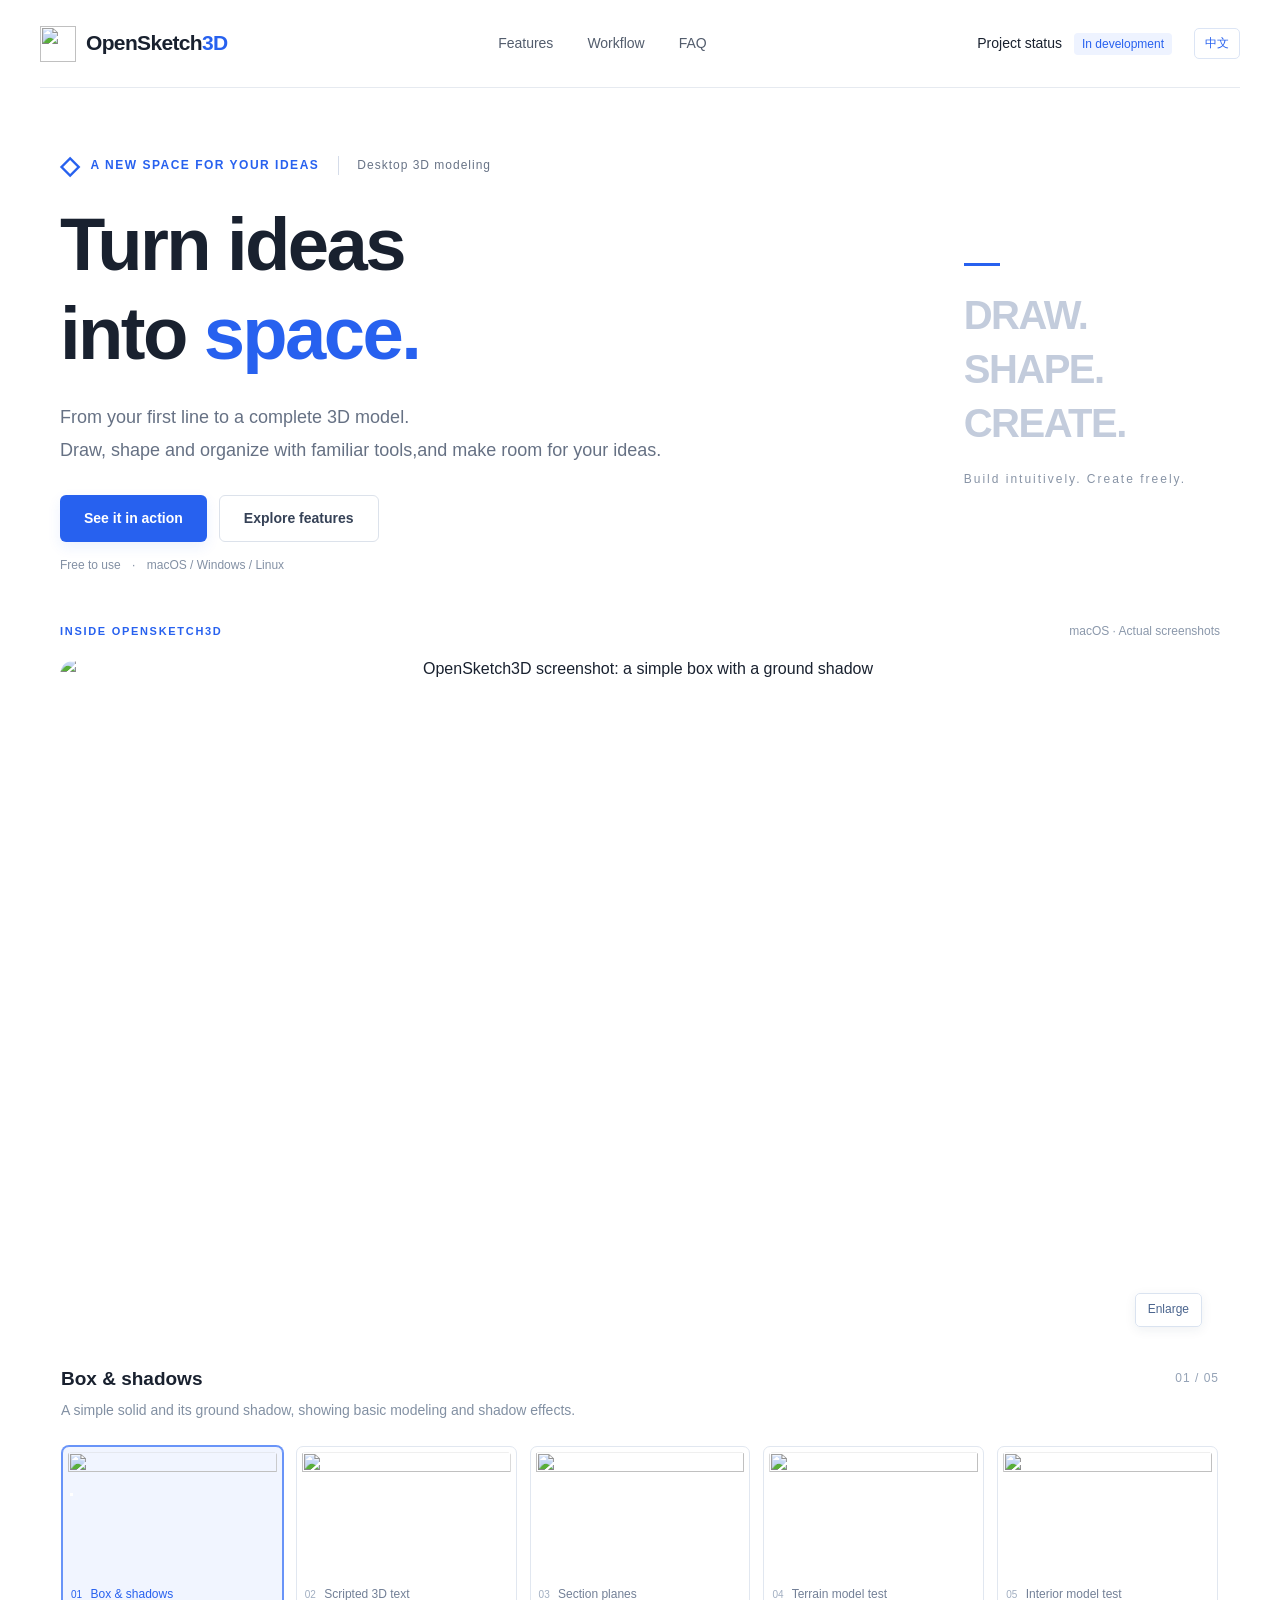
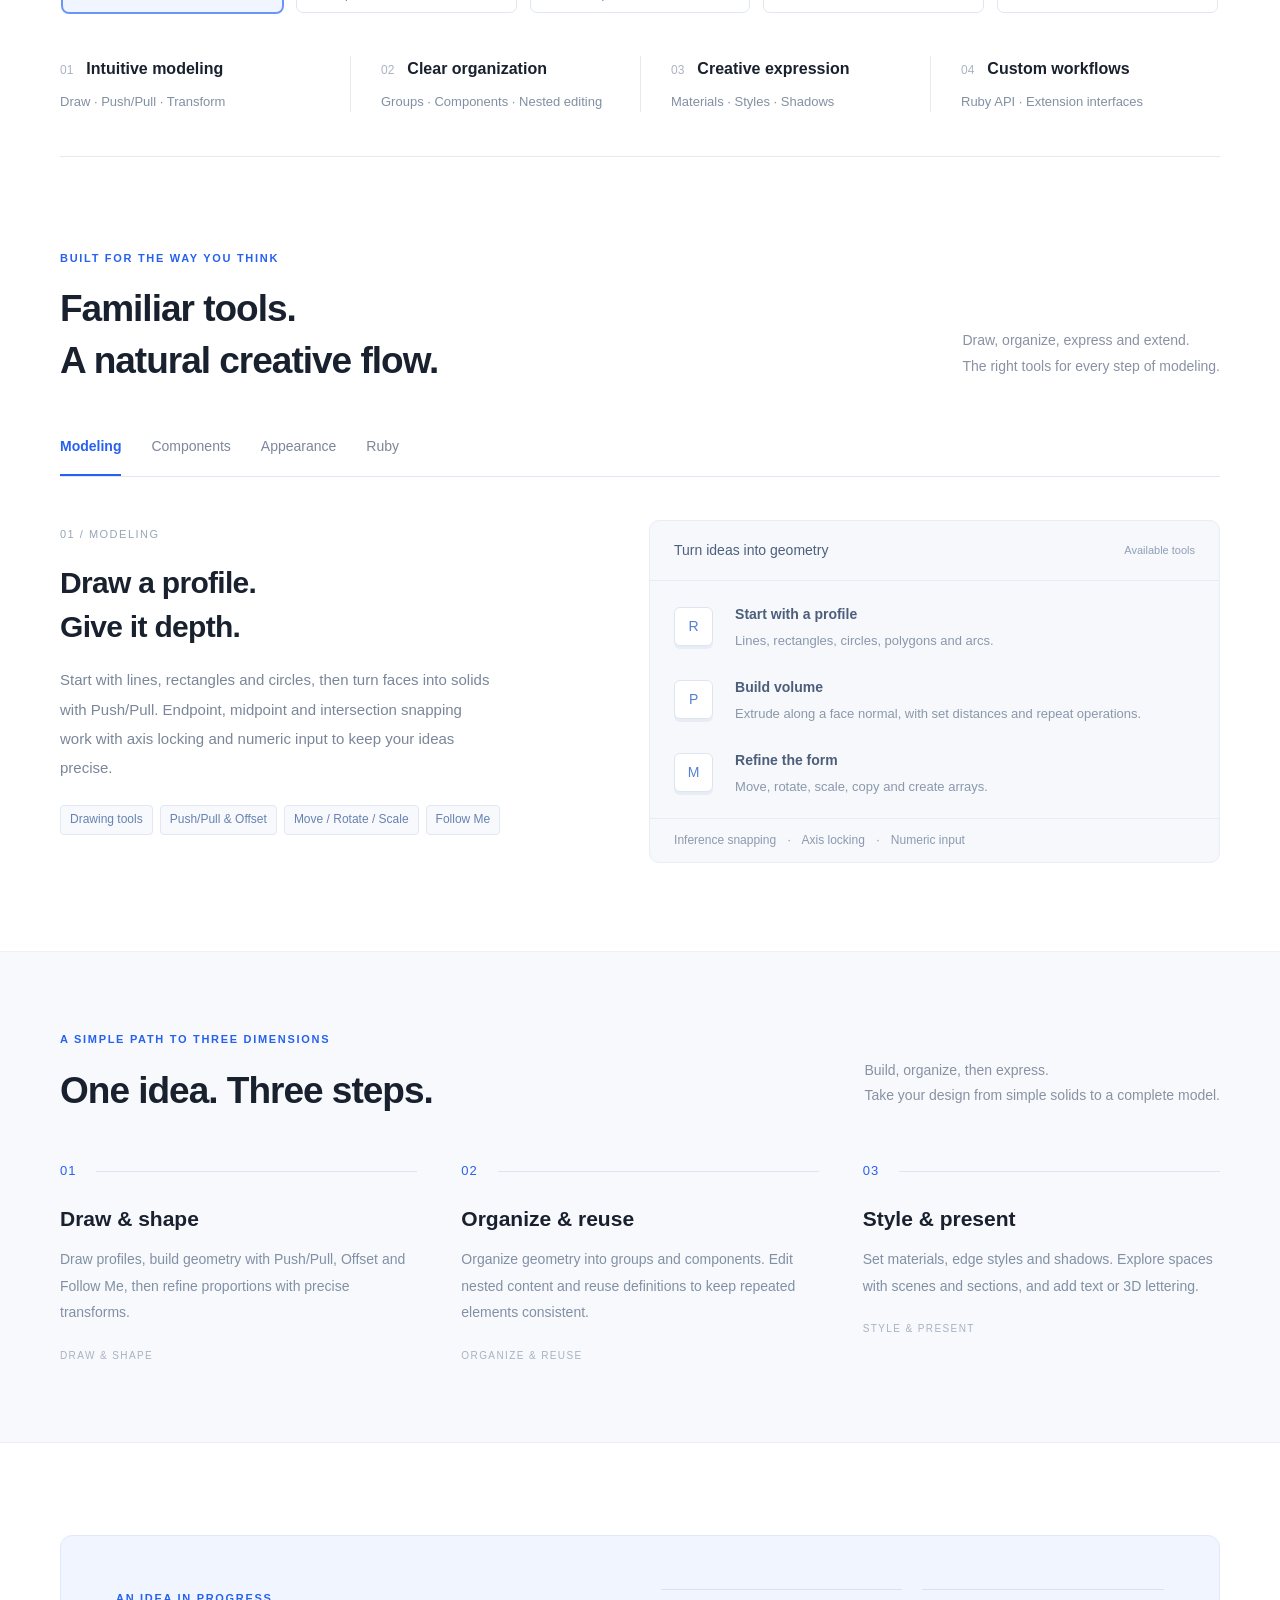
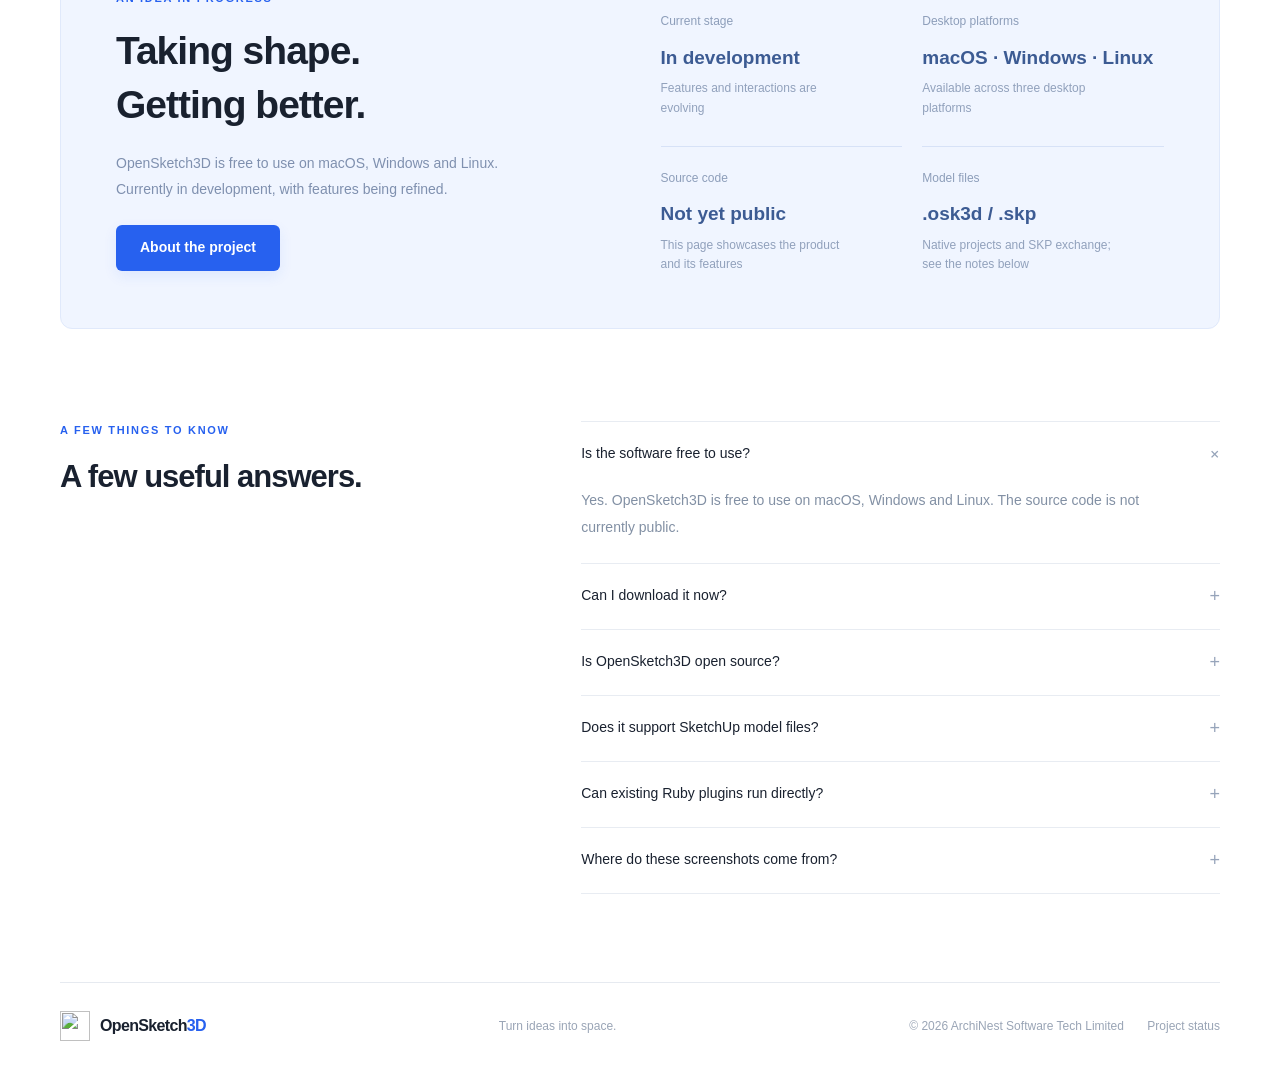
==== en.html @ 9eb77b2d "Add pages files" ====
<!doctype html>
<html lang="en">
<head>
  <meta charset="utf-8">
  <meta name="viewport" content="width=device-width,initial-scale=1">
  <meta name="description" content="OpenSketch3D is a free desktop 3D modeling tool for macOS, Windows and Linux. Explore drawing, Push/Pull, groups, components, materials, styles and Ruby extensions.">
  <meta name="theme-color" content="#2761ef">
  <title>OpenSketch3D — Turn ideas into space.</title>
  <link rel="alternate" hreflang="zh-CN" href="index.html">
  <link rel="icon" href="assets/logo.png">
  <link rel="stylesheet" href="styles.css">
  <script src="locale-en.js" defer></script>
  <script src="demo.js" defer></script>
</head>
<body>
  <header class="header">
    <a href="#" class="brand" aria-label="OpenSketch3D home"><img src="assets/logo.png" alt="" width="36" height="36"><span>OpenSketch<span class="brand-3d">3D</span></span></a>
    <nav aria-label="Main navigation"><a href="#features">Features</a><a href="#workflow">Workflow</a><a href="#questions">FAQ</a></nav>
    <div class="header-actions"><a class="header-link" href="#project">Project status <span class="version">In development</span></a><a class="language-switch" href="index.html" lang="zh-CN" hreflang="zh-CN" aria-label="切换为中文">中文</a></div>
  </header>
  <main>
    <section class="hero wrap">
      <div class="eyebrow"><span class="small-cube">◇</span> A NEW SPACE FOR YOUR IDEAS <span class="hero-tag">Desktop 3D modeling</span></div>
      <div class="hero-row"><div><h1>Turn ideas<br>into <span class="blue">space.</span></h1><p class="hero-copy">From your first line to a complete 3D model.<br>Draw, shape and organize with familiar tools,<br class="mobile-break">and make room for your ideas.</p><div class="hero-actions"><a class="button primary" href="#demo">See it in action</a><a class="button secondary" href="#features">Explore features</a></div><p class="hero-note">Free to use <span>·</span> macOS / Windows / Linux</p></div><div class="hero-aside"><span class="aside-rule"></span><p>DRAW.<br>SHAPE.<br>CREATE.</p><span>Build intuitively. Create freely.</span></div></div>
    </section>

    <section class="demo-section wrap" id="demo" aria-label="Application screenshots">
      <div class="gallery-heading"><span class="section-kicker">INSIDE OPENSKETCH3D</span><span class="real-capture">macOS · Actual screenshots</span></div>
      <figure class="screenshot-panel" id="screenshot-panel" role="tabpanel" aria-labelledby="shot-tab-0">
        <button class="screenshot-open" id="screenshot-open" aria-label="Enlarge: Box &amp; shadows" aria-haspopup="dialog"><span class="capture-frame"><img id="screenshot-main" class="capture-image" src="assets/box-shadows.png" alt="OpenSketch3D screenshot: a simple box with a ground shadow" width="3456" height="2052" fetchpriority="high"><span class="paint-recolor" aria-hidden="true"></span></span><span class="screenshot-zoom">Enlarge</span></button>
        <figcaption class="screenshot-caption"><div aria-live="polite"><h2 id="screenshot-title">Box &amp; shadows</h2><p id="screenshot-description">A simple solid and its ground shadow, showing basic modeling and shadow effects.</p></div><span id="screenshot-count">01 / 05</span></figcaption>
      </figure>
      <div class="screenshot-tabs" role="tablist" aria-label="Screenshot categories">
        <button class="screenshot-tab" id="shot-tab-0" role="tab" aria-selected="true" aria-controls="screenshot-panel" data-screenshot="0" tabindex="0"><span class="capture-frame"><img src="assets/box-shadows.png" class="capture-image" alt="" width="3456" height="2052" loading="lazy"><span class="paint-recolor" aria-hidden="true"></span></span><span><b>01</b> Box &amp; shadows</span></button>
        <button class="screenshot-tab" id="shot-tab-1" role="tab" aria-selected="false" aria-controls="screenshot-panel" data-screenshot="1" tabindex="-1"><span class="capture-frame"><img src="assets/ruby-3d-text.png" class="capture-image" alt="" width="3456" height="2052" loading="lazy"><span class="paint-recolor" aria-hidden="true"></span></span><span><b>02</b> Scripted 3D text</span></button>
        <button class="screenshot-tab" id="shot-tab-2" role="tab" aria-selected="false" aria-controls="screenshot-panel" data-screenshot="2" tabindex="-1"><span class="capture-frame"><img src="assets/section-planes.png" class="capture-image" alt="" width="3456" height="2052" loading="lazy"><span class="paint-recolor" aria-hidden="true"></span></span><span><b>03</b> Section planes</span></button>
        <button class="screenshot-tab" id="shot-tab-3" role="tab" aria-selected="false" aria-controls="screenshot-panel" data-screenshot="3" tabindex="-1"><span class="capture-frame"><img src="assets/large-terrain.png" class="capture-image" alt="" width="3456" height="2052" loading="lazy"><span class="paint-recolor" aria-hidden="true"></span></span><span><b>04</b> Terrain model test</span></button>
        <button class="screenshot-tab" id="shot-tab-4" role="tab" aria-selected="false" aria-controls="screenshot-panel" data-screenshot="4" tabindex="-1"><span class="capture-frame"><img src="assets/large-interior.png" class="capture-image" alt="" width="3456" height="2052" loading="lazy"><span class="paint-recolor" aria-hidden="true"></span></span><span><b>05</b> Interior model test</span></button>
      </div>
      <dialog class="screenshot-dialog" id="screenshot-dialog" aria-labelledby="lightbox-title">
        <div class="lightbox-header"><h2 id="lightbox-title">Box &amp; shadows</h2><div><a id="screenshot-original" href="assets/box-shadows.png" target="_blank" rel="noopener">Open original</a><button id="lightbox-close" autofocus>Close</button></div></div>
        <div class="lightbox-stage"><span class="capture-frame"><img id="lightbox-image" class="capture-image" src="assets/box-shadows.png" alt="OpenSketch3D screenshot: a simple box with a ground shadow" width="3456" height="2052"><span class="paint-recolor" aria-hidden="true"></span></span></div>
        <div class="lightbox-footer"><button id="screenshot-previous">Previous</button><span id="lightbox-count" aria-live="polite">01 / 05</span><button id="screenshot-next">Next</button></div>
      </dialog>
    </section>

    <section class="capability-strip wrap" aria-label="Core capabilities"><div><span>01</span><strong>Intuitive modeling</strong><p>Draw · Push/Pull · Transform</p></div><div><span>02</span><strong>Clear organization</strong><p>Groups · Components · Nested editing</p></div><div><span>03</span><strong>Creative expression</strong><p>Materials · Styles · Shadows</p></div><div><span>04</span><strong>Custom workflows</strong><p>Ruby API · Extension interfaces</p></div></section>

    <section class="features wrap section" id="features"><div class="section-heading"><div><p class="section-kicker">BUILT FOR THE WAY YOU THINK</p><h2>Familiar tools.<br>A natural creative flow.</h2></div><p>Draw, organize, express and extend.<br>The right tools for every step of modeling.</p></div>
      <div class="feature-tabs" role="tablist" aria-label="Feature categories"><button id="tab-modeling" role="tab" aria-selected="true" aria-controls="feature-panel" data-feature="modeling">Modeling</button><button id="tab-organize" role="tab" aria-selected="false" aria-controls="feature-panel" data-feature="organize" tabindex="-1">Components</button><button id="tab-appearance" role="tab" aria-selected="false" aria-controls="feature-panel" data-feature="appearance" tabindex="-1">Appearance</button><button id="tab-extend" role="tab" aria-selected="false" aria-controls="feature-panel" data-feature="extend" tabindex="-1">Ruby</button></div>
      <div class="feature-panel" id="feature-panel" role="tabpanel" aria-labelledby="tab-modeling" tabindex="0"><div class="feature-copy"><span class="feature-number" id="feature-number">01 / MODELING</span><h3 id="feature-title">Draw a profile.<br>Give it depth.</h3><p id="feature-description">Start with lines, rectangles and circles, then turn faces into solids with Push/Pull. Endpoint, midpoint and intersection snapping work with axis locking and numeric input to keep your ideas precise.</p><div class="feature-tags" id="feature-tags"><span>Drawing tools</span><span>Push/Pull &amp; Offset</span><span>Move / Rotate / Scale</span><span>Follow Me</span></div></div><div class="feature-detail" id="feature-detail"><div class="detail-head"><span>Turn ideas into geometry</span><span class="detail-badge">Available tools</span></div><div class="detail-row"><b>R</b><div><strong>Start with a profile</strong><p>Lines, rectangles, circles, polygons and arcs.</p></div></div><div class="detail-row"><b>P</b><div><strong>Build volume</strong><p>Extrude along a face normal, with set distances and repeat operations.</p></div></div><div class="detail-row"><b>M</b><div><strong>Refine the form</strong><p>Move, rotate, scale, copy and create arrays.</p></div></div><div class="detail-footer">Inference snapping <span>·</span> Axis locking <span>·</span> Numeric input</div></div></div>
    </section>

    <section class="workflow-section" id="workflow"><div class="wrap section"><div class="section-heading"><div><p class="section-kicker">A SIMPLE PATH TO THREE DIMENSIONS</p><h2>One idea. Three steps.</h2></div><p>Build, organize, then express.<br>Take your design from simple solids to a complete model.</p></div><div class="steps"><article><span class="step-no">01 <i></i></span><h3>Draw & shape</h3><p>Draw profiles, build geometry with Push/Pull, Offset and Follow Me, then refine proportions with precise transforms.</p><span class="step-foot">DRAW & SHAPE</span></article><article><span class="step-no">02 <i></i></span><h3>Organize & reuse</h3><p>Organize geometry into groups and components. Edit nested content and reuse definitions to keep repeated elements consistent.</p><span class="step-foot">ORGANIZE & REUSE</span></article><article><span class="step-no">03 <i></i></span><h3>Style & present</h3><p>Set materials, edge styles and shadows. Explore spaces with scenes and sections, and add text or 3D lettering.</p><span class="step-foot">STYLE & PRESENT</span></article></div></div></section>

    <section class="project-section wrap section" id="project"><div class="project-card"><div><p class="section-kicker">AN IDEA IN PROGRESS</p><h2>Taking shape.<br>Getting better.</h2><p>OpenSketch3D is free to use on macOS, Windows and Linux.<br>Currently in development, with features being refined.</p><a class="button primary" href="#questions">About the project</a></div><div class="project-facts"><div><span>Current stage</span><strong>In development</strong><p>Features and interactions are evolving</p></div><div><span>Desktop platforms</span><strong>macOS · Windows · Linux</strong><p>Available across three desktop platforms</p></div><div><span>Source code</span><strong>Not yet public</strong><p>This page showcases the product and its features</p></div><div><span>Model files</span><strong>.osk3d / .skp</strong><p>Native projects and SKP exchange; see the notes below</p></div></div></div></section>

    <section class="faq wrap section" id="questions"><div class="faq-title"><p class="section-kicker">A FEW THINGS TO KNOW</p><h2>A few useful answers.</h2></div><div class="faq-list"><details open><summary>Is the software free to use?<span>+</span></summary><p>Yes. OpenSketch3D is free to use on macOS, Windows and Linux. The source code is not currently public.</p></details><details><summary>Can I download it now?<span>+</span></summary><p>The project is in development. A public download channel and release date have not yet been announced. This page showcases current features and does not provide an installer.</p></details><details><summary>Is OpenSketch3D open source?<span>+</span></summary><p>The source code is not currently public. The word Open in the name does not imply an existing open-source license or public source repository. Any plans to open the source will be announced separately.</p></details><details><summary>Does it support SketchUp model files?<span>+</span></summary><p>OpenSKP enables .skp import and export; the native project format is .osk3d. SKP exchange does not cover every feature: models containing section entities must be saved as .osk3d, and model and scene shadow settings do not fully round-trip through SKP.</p></details><details><summary>Can existing Ruby plugins run directly?<span>+</span></summary><p>The project is implementing a Ruby API with names matching SketchUp, including extension loading, a Ruby console, toolbars and HTML extension interfaces. API coverage and behavior are incomplete, so plugins need individual testing. Full compatibility is not guaranteed.</p></details><details><summary>Where do these screenshots come from?<span>+</span></summary><p>These five screenshots were captured from OpenSketch3D on macOS. They show a box and shadows, scripted 3D text, section planes, and operation tests with large terrain and interior models. The model tests reflect specific scenes and do not represent performance for every model.</p></details></div></section>
  </main>
  <footer class="footer wrap"><a href="#" class="brand"><img src="assets/logo.png" alt="" width="30" height="30"><span>OpenSketch<span class="brand-3d">3D</span></span></a><span>Turn ideas into space.</span><span>© <span id="year">2026</span> ArchiNest Software Tech Limited <a href="#project">Project status</a></span></footer>
</body>
</html>
---- styles.css ----
:root{--ink:#19212f;--muted:#687386;--blue:#2761ef;--line:#e6eaf0;--soft:#f5f7fb;--font:-apple-system,BlinkMacSystemFont,"Segoe UI","PingFang SC","Hiragino Sans GB","Microsoft YaHei",sans-serif}*{box-sizing:border-box}html{scroll-behavior:smooth;scroll-padding-top:90px}body{margin:0;background:#fff;color:var(--ink);font-family:var(--font);font-size:16px;line-height:1.65}button,input{font:inherit}button,a,input{touch-action:manipulation}a{text-decoration:none;color:inherit}button{cursor:pointer}button:focus-visible,a:focus-visible,input:focus-visible,summary:focus-visible{outline:3px solid #6391ff;outline-offset:5px}button{color:inherit}img{display:block}svg{width:24px;height:24px;fill:none;stroke:currentColor;stroke-width:1.5;stroke-linecap:round;stroke-linejoin:round}.wrap{width:min(1160px,calc(100% - 96px));margin-inline:auto}.header{height:88px;display:flex;align-items:center;justify-content:space-between;width:min(1320px,calc(100% - 80px));margin:auto;border-bottom:1px solid var(--line);gap:24px}.brand{display:flex;align-items:center;gap:10px;font-size:21px;font-weight:700;letter-spacing:-.65px;white-space:nowrap}.brand-3d{color:var(--blue)}nav{display:flex;gap:34px;font-size:14px;color:#535d6d}nav a:hover,.header-link:hover{color:var(--blue)}.header-link{font-size:14px}.version{font-size:12px;padding:4px 8px;border-radius:4px;margin-left:8px;color:var(--blue);background:#eef3ff}.hero{padding-top:65px;padding-bottom:46px}.eyebrow{display:flex;align-items:center;gap:10px;color:var(--blue);font-size:12px;letter-spacing:1.5px;font-weight:600}.small-cube{font-size:25px;line-height:1}.hero-tag{margin-left:9px;padding-left:18px;border-left:1px solid #d5dce9;color:var(--muted);font-weight:400;letter-spacing:1px}.hero-row{display:flex;justify-content:space-between;align-items:center;gap:30px}h1{font-size:clamp(48px,5.8vw,78px);line-height:1.2;letter-spacing:-2.6px;font-weight:650;margin:22px 0 23px}.blue{color:var(--blue)}.hero-copy{color:#667184;font-size:18px;line-height:1.85;margin:0}.mobile-break{display:none}.hero-actions{display:flex;gap:12px;margin:27px 0 14px}.button{display:inline-flex;align-items:center;justify-content:center;border-radius:6px;padding:11px 24px;font-size:14px;font-weight:550;min-height:46px;transition:background .2s,transform .2s}.button:hover{transform:translateY(-2px)}.primary{background:var(--blue);color:#fff;box-shadow:0 5px 14px #2761ef16}.primary:hover{background:#174acf}.secondary{border:1px solid #dce2eb;background:white;color:#354156}.secondary:hover{background:#f4f7fc}.hero-note{font-size:12px;color:#8390a4;margin:0}.hero-note span{padding:0 8px}.hero-aside{padding-right:34px}.aside-rule{display:block;width:36px;height:3px;background:var(--blue);margin-bottom:22px}.hero-aside p{font-size:40px;line-height:1.35;font-weight:650;letter-spacing:-1.5px;margin:0 0 15px;color:#c3ccdc}.hero-aside>span:last-child{font-size:12px;color:#8894a6;letter-spacing:2px}.capability-strip{display:grid;grid-template-columns:repeat(4,1fr);padding-block:40px 44px;border-bottom:1px solid var(--line)}.capability-strip>div{padding-left:30px;border-left:1px solid var(--line)}.capability-strip>div:first-child{padding-left:0;border:0}.capability-strip span{display:inline-block;color:#a9b3c3;font-size:12px;margin-right:13px;font-variant-numeric:tabular-nums}.capability-strip strong{font-size:16px;font-weight:550}.capability-strip p{margin:8px 0 0;font-size:13px;color:#8290a3}.section{padding-top:92px;padding-bottom:88px}.section-heading{display:flex;justify-content:space-between;align-items:flex-end;gap:35px;margin-bottom:32px}.section-kicker{font-size:11px;letter-spacing:1.7px;color:var(--blue);font-weight:600;margin:0 0 16px}h2{font-size:37px;line-height:1.4;letter-spacing:-1px;font-weight:600;margin:0}.section-heading>p{color:#8892a3;font-size:14px;line-height:1.85;margin:0 0 7px}.feature-tabs{display:flex;gap:30px;border-bottom:1px solid #e3e8f0}.feature-tabs button{border:0;border-bottom:2px solid transparent;background:none;padding:16px 0;color:#7c8798;font-size:14px;white-space:nowrap}.feature-tabs button[aria-selected=true]{color:var(--blue);border-bottom-color:var(--blue);font-weight:550}.feature-panel{display:grid;grid-template-columns:1fr 1.1fr;gap:70px;padding-top:43px}.feature-number{color:#98a4b7;font-size:11px;letter-spacing:1.5px}h3{font-size:30px;font-weight:550;line-height:1.45;letter-spacing:-.7px;margin:15px 0 17px}.feature-copy>p{color:#7a8699;font-size:15px;line-height:1.95;margin:0;max-width:430px}.feature-tags{display:flex;flex-wrap:wrap;gap:7px;margin-top:23px}.feature-tags span{color:#6682b0;border:1px solid #e1e8f3;background:#f7f9fd;border-radius:4px;padding:4px 9px;font-size:12px}.feature-detail{background:#f6f8fc;border:1px solid #e9edf5;border-radius:10px;overflow:hidden}.detail-head{display:flex;justify-content:space-between;align-items:center;padding:18px 24px;border-bottom:1px solid #e8edf5;font-size:14px;color:#4d607d}.detail-badge{font-size:11px;color:#8fa0b7}.detail-row{display:flex;align-items:center;gap:22px;padding:20px 24px}.detail-row+.detail-row{padding-top:2px}.detail-row>b{font-size:14px;font-weight:500;width:39px;height:39px;flex-shrink:0;background:#fff;border:1px solid #dee5f1;border-radius:6px;box-shadow:0 3px 0 #e8edf5;display:grid;place-items:center;color:#5580ce}.detail-row strong{font-size:14px;font-weight:550;color:#4c5e7a}.detail-row p{font-size:13px;color:#8b98ab;margin:3px 0 0}.detail-footer{border-top:1px solid #e8edf5;padding:12px 24px;color:#8c9aaf;font-size:12px}.detail-footer span{margin:0 8px}.workflow-section{background:#f7f9fc;border-block:1px solid #edf0f5}.workflow-section .section{padding-block:78px}.steps{display:grid;grid-template-columns:repeat(3,1fr);gap:44px;margin-top:44px}.step-no{font-size:13px;color:var(--blue);display:flex;align-items:center;gap:20px;letter-spacing:1px}.step-no i{height:1px;flex:1;background:#dfe5f0}.steps h3{font-size:21px;letter-spacing:0;margin:22px 0 12px}.steps p{color:#8290a5;font-size:14px;line-height:1.9;margin:0}.step-foot{display:block;margin-top:22px;color:#a7b2c2;font-size:10px;letter-spacing:1.4px}.project-section{padding-bottom:0}.project-card{background:#f0f5ff;border:1px solid #e0e9fb;border-radius:12px;padding:53px 55px;display:grid;grid-template-columns:1fr 1.05fr;gap:65px}.project-card h2{font-size:39px}.project-card>div>p:not(.section-kicker){font-size:14px;color:#7f90af;line-height:1.85;margin:18px 0 22px}.project-facts{display:grid;grid-template-columns:1fr 1fr;gap:27px 20px;align-content:center}.project-facts>div{border-top:1px solid #d7e2f7;padding-top:17px}.project-facts span{font-size:12px;color:#8d9eba}.project-facts strong{display:block;font-size:19px;font-weight:550;color:#3c5b93;margin-top:8px}.project-facts p{font-size:12px;color:#91a1bc;margin:6px 0 0;max-width:190px}.faq{display:grid;grid-template-columns:1fr 1.4fr;gap:65px}.faq-title h2{font-size:31px}.faq-list details{border-bottom:1px solid #e8ecf2}.faq-list details:first-child{border-top:1px solid #e8ecf2}.faq-list summary{list-style:none;padding:20px 0;display:flex;justify-content:space-between;gap:20px;font-size:14px;font-weight:500;cursor:pointer}.faq-list summary::-webkit-details-marker{display:none}.faq-list summary span{font-size:18px;font-weight:300;color:#96a4ba;line-height:1.4;transition:transform .2s}.faq-list details[open] summary span{transform:rotate(45deg)}.faq-list details p{font-size:14px;color:#8290a4;line-height:1.9;margin:0 30px 22px 0}.footer{border-top:1px solid var(--line);padding-block:28px 33px;display:flex;align-items:center;justify-content:space-between;gap:25px;color:#9aa5b6;font-size:12px}.footer .brand{font-size:16px;color:var(--ink)}.footer>span:last-child a{margin-left:20px}.footer>span:last-child a:hover{color:var(--blue)}
@media(min-width:1500px){.hero{padding-top:80px}.hero-row{padding-bottom:15px}}
@media(max-width:900px){.wrap{width:calc(100% - 56px)}.header{width:calc(100% - 48px);height:76px}.header nav{gap:20px}.header-link .version{display:none}.hero{padding-top:45px}.hero-aside{padding-right:0}.hero-aside p{font-size:30px}.capability-strip>div{padding-left:15px}.capability-strip p{font-size:12px}.capability-strip span{margin-right:7px}.section{padding-block:64px}.section-heading h2{font-size:30px}.feature-panel{gap:32px}.feature-copy>p{font-size:14px}.detail-row{padding-inline:17px;gap:14px}.detail-head,.detail-footer{padding-inline:17px}.steps{gap:25px}.project-card{padding:35px;gap:35px}.faq{gap:35px}.footer>span:nth-child(2){display:none}}
@media(max-width:640px){html{scroll-padding-top:20px}.wrap{width:calc(100% - 36px)}.header{width:calc(100% - 32px);height:67px}.brand{font-size:18px}.brand img{width:30px;height:30px}.header nav{display:none}.header-link{font-size:12px}.version{display:none}.hero{padding-top:36px;padding-bottom:32px}.eyebrow{font-size:9px;letter-spacing:1px;gap:6px}.small-cube{font-size:21px}.hero-tag{font-size:10px;padding-left:10px;margin-left:4px}.hero-row{display:block}.hero-aside{display:none}h1{font-size:48px;line-height:1.25;letter-spacing:-1px;margin:19px 0 19px}.hero-copy{font-size:15px}.mobile-break{display:block}.hero-actions{margin-top:23px;gap:9px}.button{font-size:13px;padding:10px 17px}.hero-note{font-size:11px}.capability-strip{grid-template-columns:1fr 1fr;gap:23px 15px;padding-block:29px}.capability-strip>div{padding:0;border:0}.capability-strip strong{font-size:14px}.capability-strip p{font-size:11px;margin-top:4px}.capability-strip span{font-size:10px;margin-right:8px}.section{padding-block:50px}.section-heading{display:block;margin-bottom:19px}.section-kicker{font-size:9px;margin-bottom:12px}.section-heading h2{font-size:29px;line-height:1.4}.section-heading>p{font-size:13px;margin-top:16px}.feature-tabs{gap:0;justify-content:space-between}.feature-tabs button{font-size:12px;padding:13px 0}.feature-panel{grid-template-columns:1fr;gap:24px;padding-top:27px}h3{font-size:27px;margin:12px 0}.feature-copy>p{font-size:14px}.feature-tags{margin-top:16px}.feature-tags span{font-size:11px}.detail-head{padding-block:14px}.detail-row{padding:16px 17px}.detail-row p{font-size:12px}.detail-footer{font-size:11px}.workflow-section .section{padding-block:45px}.steps{grid-template-columns:1fr;gap:26px;margin-top:27px}.steps h3{font-size:20px;margin:12px 0 8px}.steps p{font-size:14px}.step-foot{margin-top:12px}.project-section{padding-bottom:0}.project-card{padding:28px 24px;grid-template-columns:1fr;gap:32px;border-radius:9px}.project-card h2{font-size:31px}.project-card>div>p:not(.section-kicker){font-size:13px}.project-facts{gap:20px}.project-facts strong{font-size:17px}.project-facts p{font-size:11px}.faq{grid-template-columns:1fr;gap:24px}.faq-title h2{font-size:28px}.faq-list summary{font-size:13px;padding-block:18px}.faq-list details p{font-size:13px;margin-right:0}.footer{flex-wrap:wrap;padding-block:24px;gap:15px}.footer .brand{font-size:16px}.footer>span:last-child{font-size:10px}.footer>span:last-child a{margin-left:12px}}
@media(prefers-reduced-motion:reduce){html{scroll-behavior:auto}*,*:before,*:after{transition:none!important}}

/* Actual application captures: preserve each complete screenshot. */
.gallery-heading{display:flex;align-items:center;justify-content:space-between;gap:20px;margin-bottom:15px}.gallery-heading .section-kicker{margin:0}.real-capture{font-size:12px;color:#8b98ab}.screenshot-panel{margin:0}.screenshot-open{position:relative;width:100%;display:block;padding:0;border:0;border-radius:20px;overflow:hidden;background:#fff;box-shadow:none;cursor:zoom-in}.screenshot-open .capture-image{width:100%;height:auto;aspect-ratio:3456/2052;object-fit:contain;clip-path:inset(.75% 0 0 round 1% / 1.68%)}.screenshot-zoom{position:absolute;right:18px;bottom:18px;font-size:12px;background:#ffffffed;border:1px solid #dae3f0;padding:6px 12px;border-radius:5px;color:#4b658e;box-shadow:0 3px 12px #22365012}.screenshot-open:hover .screenshot-zoom{background:#2761ef;color:white;border-color:#2761ef}.screenshot-caption{display:flex;align-items:flex-start;justify-content:space-between;gap:24px;padding:20px 1px 21px}.screenshot-caption h2{font-size:19px;line-height:1.5;letter-spacing:0;font-weight:550}.screenshot-caption p{font-size:14px;color:#8290a3;margin:5px 0 0}.screenshot-caption>span{font-size:12px;letter-spacing:1px;white-space:nowrap;color:#94a2b6;padding-top:4px}.screenshot-tabs{display:grid;grid-template-columns:repeat(5,minmax(0,1fr));gap:13px;padding:3px 2px}.screenshot-tab{min-width:0;padding:5px;border:1px solid #e1e7f0;border-radius:7px;background:#fff;text-align:left;transition:border-color .2s,background .2s}.screenshot-tab .capture-image{width:100%;height:auto;aspect-ratio:3456/2052;object-fit:contain;border-radius:0;clip-path:inset(.75% 0 0 round 1% / 1.68%)}.screenshot-tab>span:not(.capture-frame){display:block;padding:9px 3px 4px;font-size:12px;line-height:1.55;color:#738097}.screenshot-tab b{font-size:10px;font-weight:400;color:#a1aec1;margin-right:5px}.screenshot-tab[aria-selected=true]{border-color:#6994f8;background:#f1f5ff;box-shadow:0 0 0 1px #6994f8}.screenshot-tab[aria-selected=true]>span,.screenshot-tab[aria-selected=true] b{color:#2761ef}.screenshot-tab:hover{border-color:#88a9ea}.screenshot-dialog{width:min(1600px,96vw);max-width:96vw;max-height:95dvh;padding:0;border:1px solid #dfe6f0;border-radius:10px;box-shadow:0 25px 90px #101d3d50;background:#fff;color:var(--ink)}.screenshot-dialog::backdrop{background:#0c172bd1}.lightbox-header{display:flex;align-items:center;justify-content:space-between;gap:20px;padding:14px 20px;border-bottom:1px solid var(--line)}.lightbox-header h2{font-size:16px;letter-spacing:0;font-weight:550;line-height:1.5}.lightbox-header>div{display:flex;align-items:center;gap:15px;white-space:nowrap}.lightbox-header a{font-size:13px;color:var(--blue)}.lightbox-header button,.lightbox-footer button{font-size:13px;background:#f4f7fc;border:1px solid #dee6f3;color:#536b93;border-radius:5px;padding:6px 12px;min-height:36px}.lightbox-stage{margin:12px;background:#fff}.screenshot-dialog .lightbox-stage .capture-frame{width:min(100%,calc((95dvh - 154px)*1.6842105263));margin-inline:auto}.screenshot-dialog .capture-image{display:block;width:100%;height:auto;object-fit:contain;background:#fff;clip-path:inset(.75% 0 0 round 1% / 1.68%)}.lightbox-footer{display:flex;justify-content:space-between;align-items:center;gap:15px;padding:11px 20px;border-top:1px solid var(--line)}.lightbox-footer>span{font-size:12px;color:#8d9bb1;letter-spacing:1px}body:has(.screenshot-dialog[open]){overflow:hidden}
@media(max-width:900px){.screenshot-tabs{gap:9px}.screenshot-tab>span:not(.capture-frame){font-size:11px;padding-inline:1px}.screenshot-caption p{font-size:13px}}
@media(max-width:640px){.gallery-heading{margin-bottom:12px}.real-capture{font-size:10px}.screenshot-open{border-radius:12px}.screenshot-zoom{bottom:8px;right:8px;font-size:10px;padding:4px 7px}.screenshot-caption{padding-block:16px;gap:15px}.screenshot-caption h2{font-size:17px}.screenshot-caption p{font-size:12px;line-height:1.8}.screenshot-caption>span{font-size:10px}.screenshot-tabs{display:flex;overflow-x:auto;scroll-snap-type:x proximity;padding:3px 2px 12px;gap:10px}.screenshot-tab{flex:0 0 145px;scroll-snap-align:start}.screenshot-tab>span:not(.capture-frame){font-size:11px}.lightbox-header{gap:12px;padding:12px}.lightbox-header h2{font-size:13px}.lightbox-header>div{gap:10px}.lightbox-header a{font-size:11px}.lightbox-header button,.lightbox-footer button{font-size:12px;padding:5px 9px}.lightbox-footer{padding:10px 12px}}

/* Purple paint tool overlay; source coordinates: x=27, y=678, w=52, h=50. */
.capture-frame{position:relative;display:block;width:100%;aspect-ratio:3456/2052}.paint-recolor{position:absolute;left:.78125%;top:33.04094%;width:1.50463%;height:2.43665%;overflow:hidden;background:#fff;pointer-events:none}.paint-recolor::after{content:"";position:absolute;width:150%;aspect-ratio:1268/1241;left:-24.2%;top:-22%;background:url("assets/paint-purple.png") center/100% 100% no-repeat}

/* Language links stay visible on narrow screens. */
.header-actions{display:flex;align-items:center;gap:22px;flex-shrink:0}.language-switch{font-size:12px;color:var(--blue);border:1px solid #dce5f5;padding:5px 10px;border-radius:5px;white-space:nowrap}.language-switch:hover{background:#f0f5ff}html[lang=en] .hero-row>div:first-child{max-width:720px}html[lang=en] .hero-aside{flex-shrink:0}html[lang=en] .detail-head{gap:12px}html[lang=en] .detail-badge{white-space:nowrap}
@media(max-width:900px){html[lang=en] .header nav{gap:14px;font-size:13px}.header-actions{gap:14px}html[lang=en] .hero-aside{display:none}}
@media(max-width:640px){.header{gap:12px}.header-actions{gap:10px}.language-switch{font-size:11px;padding:4px 7px}html[lang=en] .hero-tag{display:none}html[lang=en] h1{font-size:46px}html[lang=en] .hero-actions{flex-wrap:wrap}html[lang=en] .feature-tabs{gap:12px;overflow-x:auto}html[lang=en] .feature-tabs button{flex-shrink:0}html[lang=en] .project-facts{grid-template-columns:1fr 1fr}}
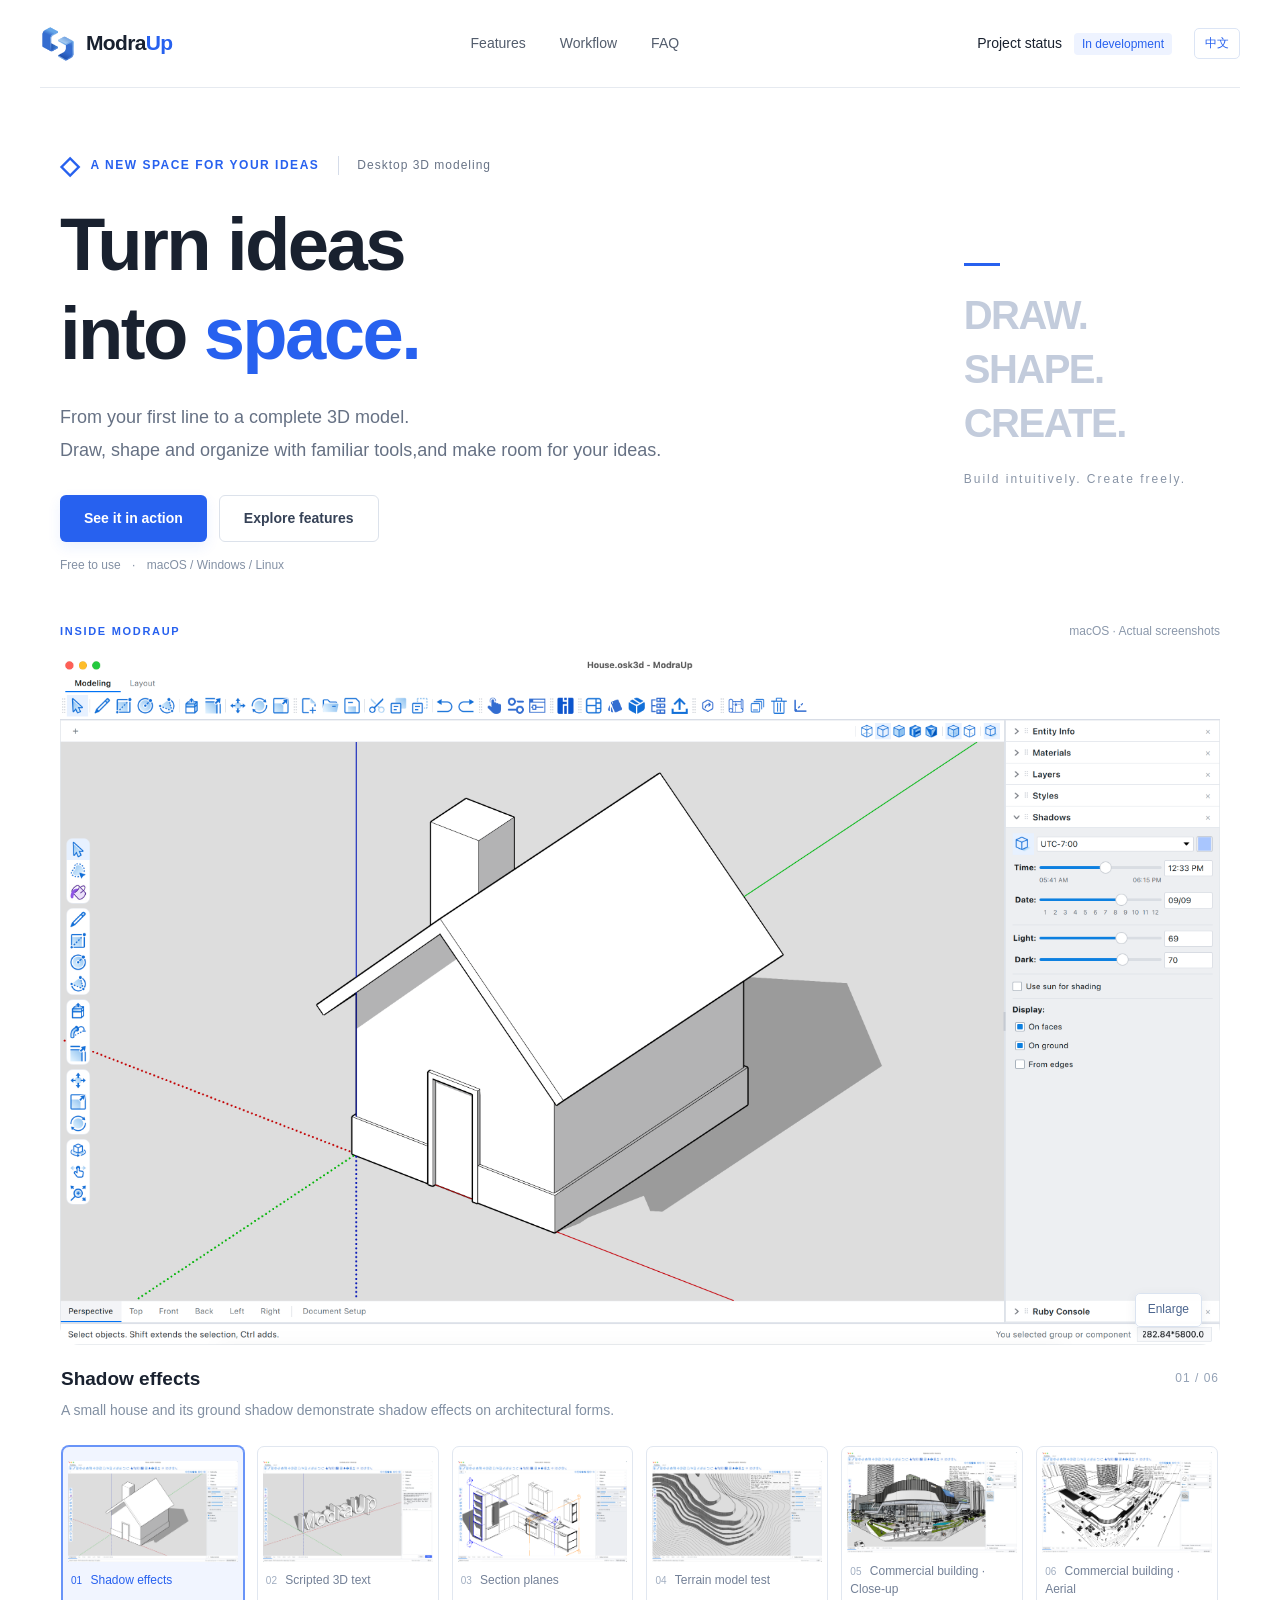
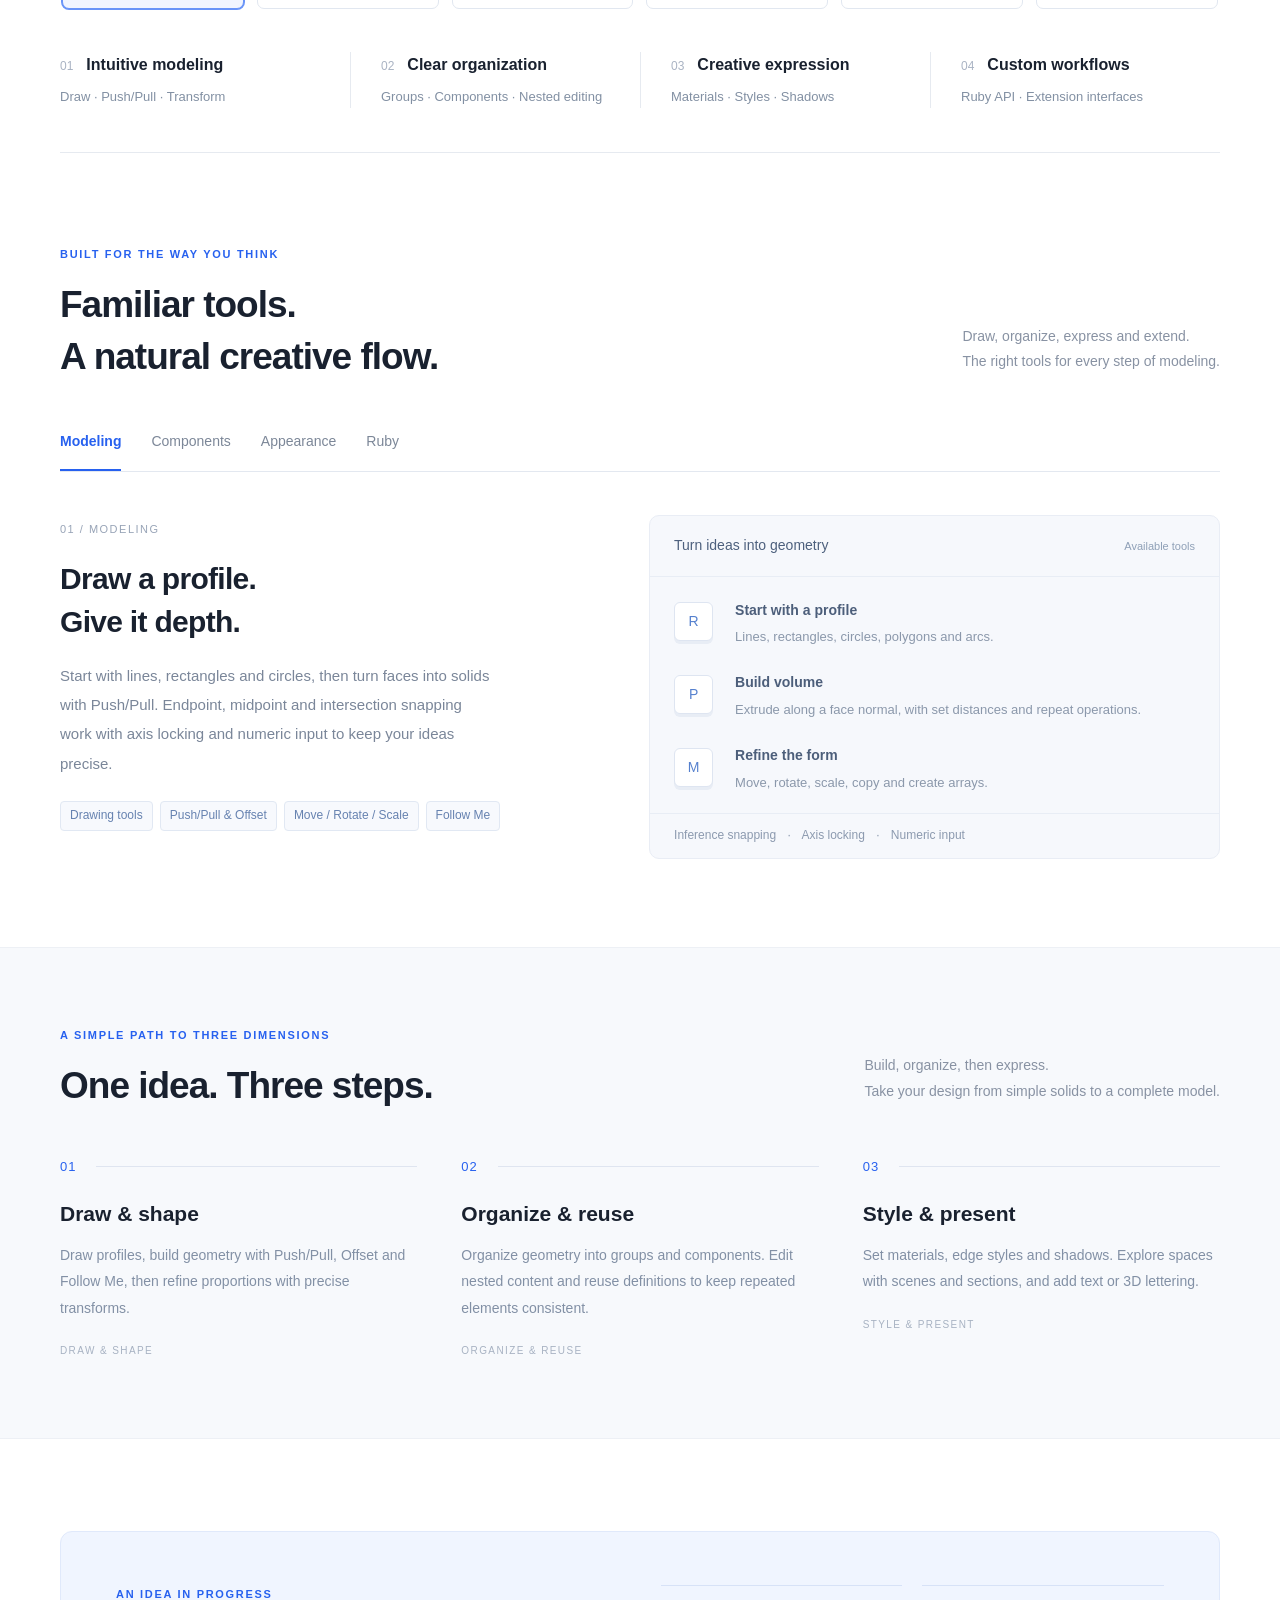
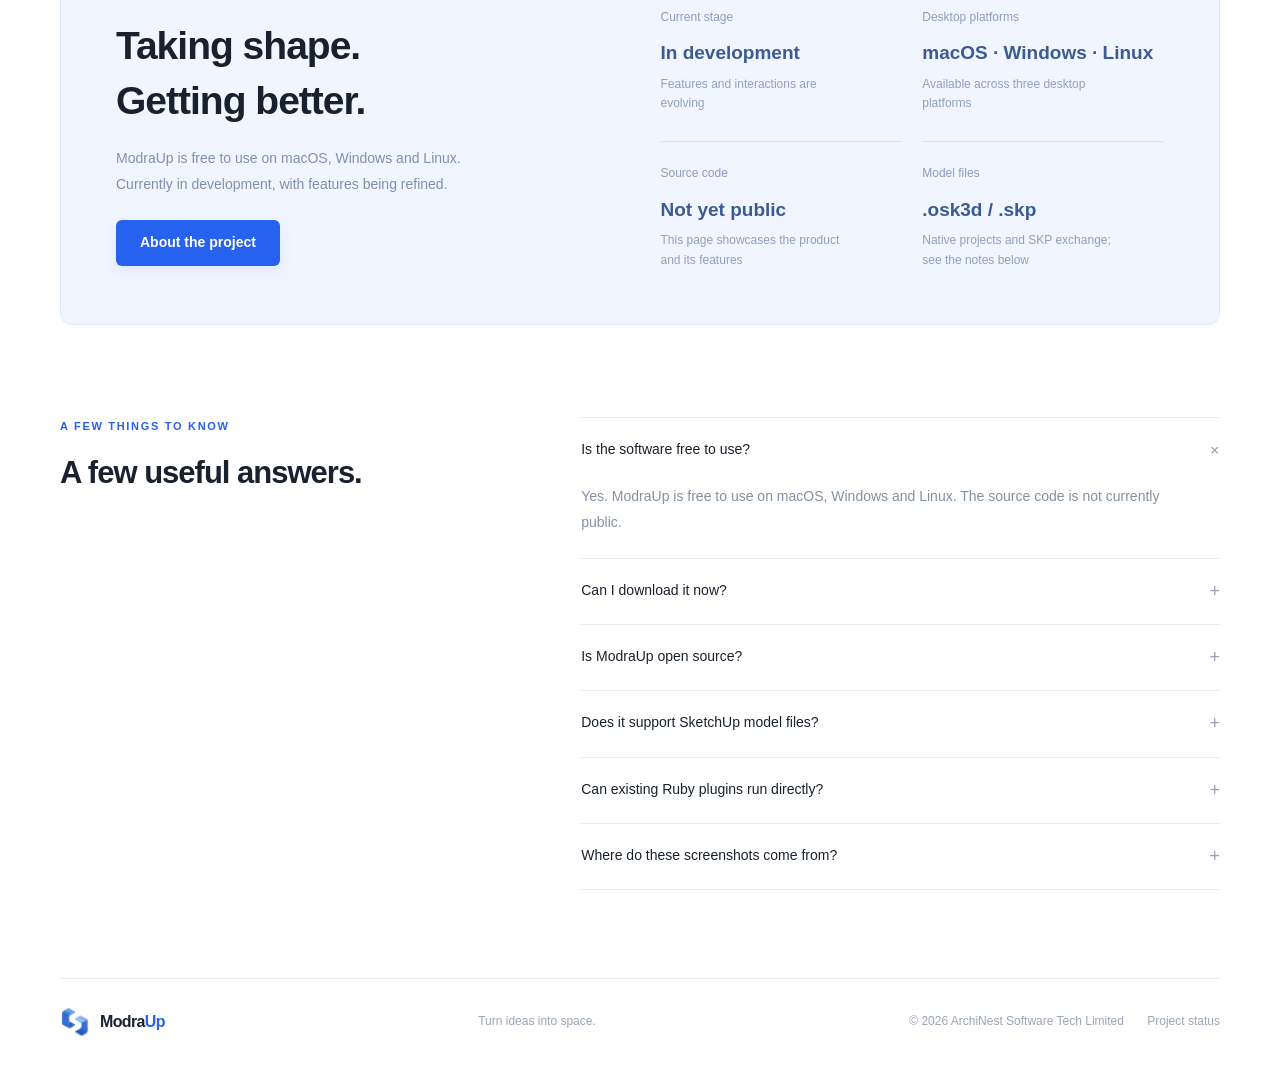
==== commit f0c68b53: "Update Name" ====
--- a/en.html
+++ b/en.html
@@ -3,9 +3,9 @@
 <head>
   <meta charset="utf-8">
   <meta name="viewport" content="width=device-width,initial-scale=1">
-  <meta name="description" content="OpenSketch3D is a free desktop 3D modeling tool for macOS, Windows and Linux. Explore drawing, Push/Pull, groups, components, materials, styles and Ruby extensions.">
+  <meta name="description" content="ModraUp is a free desktop 3D modeling tool for macOS, Windows and Linux. Explore drawing, Push/Pull, groups, components, materials, styles and Ruby extensions.">
   <meta name="theme-color" content="#2761ef">
-  <title>OpenSketch3D — Turn ideas into space.</title>
+  <title>ModraUp — Turn ideas into space.</title>
   <link rel="alternate" hreflang="zh-CN" href="index.html">
   <link rel="icon" href="assets/logo.png">
   <link rel="stylesheet" href="styles.css">
@@ -14,7 +14,7 @@
 </head>
 <body>
   <header class="header">
-    <a href="#" class="brand" aria-label="OpenSketch3D home"><img src="assets/logo.png" alt="" width="36" height="36"><span>OpenSketch<span class="brand-3d">3D</span></span></a>
+    <a href="#" class="brand" aria-label="ModraUp home"><img src="assets/logo.png" alt="" width="36" height="36"><span>Modra<span class="brand-3d">Up</span></span></a>
     <nav aria-label="Main navigation"><a href="#features">Features</a><a href="#workflow">Workflow</a><a href="#questions">FAQ</a></nav>
     <div class="header-actions"><a class="header-link" href="#project">Project status <span class="version">In development</span></a><a class="language-switch" href="index.html" lang="zh-CN" hreflang="zh-CN" aria-label="切换为中文">中文</a></div>
   </header>
@@ -25,22 +25,23 @@
     </section>
 
     <section class="demo-section wrap" id="demo" aria-label="Application screenshots">
-      <div class="gallery-heading"><span class="section-kicker">INSIDE OPENSKETCH3D</span><span class="real-capture">macOS · Actual screenshots</span></div>
+      <div class="gallery-heading"><span class="section-kicker">INSIDE MODRAUP</span><span class="real-capture">macOS · Actual screenshots</span></div>
       <figure class="screenshot-panel" id="screenshot-panel" role="tabpanel" aria-labelledby="shot-tab-0">
-        <button class="screenshot-open" id="screenshot-open" aria-label="Enlarge: Box &amp; shadows" aria-haspopup="dialog"><span class="capture-frame"><img id="screenshot-main" class="capture-image" src="assets/box-shadows.png" alt="OpenSketch3D screenshot: a simple box with a ground shadow" width="3456" height="2052" fetchpriority="high"><span class="paint-recolor" aria-hidden="true"></span></span><span class="screenshot-zoom">Enlarge</span></button>
-        <figcaption class="screenshot-caption"><div aria-live="polite"><h2 id="screenshot-title">Box &amp; shadows</h2><p id="screenshot-description">A simple solid and its ground shadow, showing basic modeling and shadow effects.</p></div><span id="screenshot-count">01 / 05</span></figcaption>
+        <button class="screenshot-open" id="screenshot-open" aria-label="Enlarge: Shadow effects" aria-haspopup="dialog"><span class="capture-frame"><img id="screenshot-main" class="capture-image" src="assets/SmallHouse.png" alt="ModraUp screenshot: a small house with a ground shadow" width="3456" height="2052" fetchpriority="high"><span class="paint-recolor" aria-hidden="true"></span></span><span class="screenshot-zoom">Enlarge</span></button>
+        <figcaption class="screenshot-caption"><div aria-live="polite"><h2 id="screenshot-title">Shadow effects</h2><p id="screenshot-description">A small house and its ground shadow demonstrate shadow effects on architectural forms.</p></div><span id="screenshot-count">01 / 06</span></figcaption>
       </figure>
       <div class="screenshot-tabs" role="tablist" aria-label="Screenshot categories">
-        <button class="screenshot-tab" id="shot-tab-0" role="tab" aria-selected="true" aria-controls="screenshot-panel" data-screenshot="0" tabindex="0"><span class="capture-frame"><img src="assets/box-shadows.png" class="capture-image" alt="" width="3456" height="2052" loading="lazy"><span class="paint-recolor" aria-hidden="true"></span></span><span><b>01</b> Box &amp; shadows</span></button>
-        <button class="screenshot-tab" id="shot-tab-1" role="tab" aria-selected="false" aria-controls="screenshot-panel" data-screenshot="1" tabindex="-1"><span class="capture-frame"><img src="assets/ruby-3d-text.png" class="capture-image" alt="" width="3456" height="2052" loading="lazy"><span class="paint-recolor" aria-hidden="true"></span></span><span><b>02</b> Scripted 3D text</span></button>
-        <button class="screenshot-tab" id="shot-tab-2" role="tab" aria-selected="false" aria-controls="screenshot-panel" data-screenshot="2" tabindex="-1"><span class="capture-frame"><img src="assets/section-planes.png" class="capture-image" alt="" width="3456" height="2052" loading="lazy"><span class="paint-recolor" aria-hidden="true"></span></span><span><b>03</b> Section planes</span></button>
-        <button class="screenshot-tab" id="shot-tab-3" role="tab" aria-selected="false" aria-controls="screenshot-panel" data-screenshot="3" tabindex="-1"><span class="capture-frame"><img src="assets/large-terrain.png" class="capture-image" alt="" width="3456" height="2052" loading="lazy"><span class="paint-recolor" aria-hidden="true"></span></span><span><b>04</b> Terrain model test</span></button>
-        <button class="screenshot-tab" id="shot-tab-4" role="tab" aria-selected="false" aria-controls="screenshot-panel" data-screenshot="4" tabindex="-1"><span class="capture-frame"><img src="assets/large-interior.png" class="capture-image" alt="" width="3456" height="2052" loading="lazy"><span class="paint-recolor" aria-hidden="true"></span></span><span><b>05</b> Interior model test</span></button>
+        <button class="screenshot-tab" id="shot-tab-0" role="tab" aria-selected="true" aria-controls="screenshot-panel" data-screenshot="0" tabindex="0"><span class="capture-frame"><img src="assets/SmallHouse.png" class="capture-image" alt="" width="3456" height="2052" loading="lazy"><span class="paint-recolor" aria-hidden="true"></span></span><span><b>01</b> Shadow effects</span></button>
+        <button class="screenshot-tab" id="shot-tab-1" role="tab" aria-selected="false" aria-controls="screenshot-panel" data-screenshot="1" tabindex="-1"><span class="capture-frame"><img src="assets/Add3DText.png" class="capture-image" alt="" width="3456" height="2052" loading="lazy"><span class="paint-recolor" aria-hidden="true"></span></span><span><b>02</b> Scripted 3D text</span></button>
+        <button class="screenshot-tab" id="shot-tab-2" role="tab" aria-selected="false" aria-controls="screenshot-panel" data-screenshot="2" tabindex="-1"><span class="capture-frame"><img src="assets/Secion.png" class="capture-image" alt="" width="3456" height="2052" loading="lazy"><span class="paint-recolor" aria-hidden="true"></span></span><span><b>03</b> Section planes</span></button>
+        <button class="screenshot-tab" id="shot-tab-3" role="tab" aria-selected="false" aria-controls="screenshot-panel" data-screenshot="3" tabindex="-1"><span class="capture-frame"><img src="assets/BigTerrain.png" class="capture-image" alt="" width="3456" height="2052" loading="lazy"><span class="paint-recolor" aria-hidden="true"></span></span><span><b>04</b> Terrain model test</span></button>
+        <button class="screenshot-tab" id="shot-tab-4" role="tab" aria-selected="false" aria-controls="screenshot-panel" data-screenshot="4" tabindex="-1"><span class="capture-frame"><img src="assets/BigModel-1.png" class="capture-image" alt="" width="3456" height="2052" loading="lazy"><span class="paint-recolor" aria-hidden="true"></span></span><span><b>05</b> Commercial building · Close-up</span></button>
+        <button class="screenshot-tab" id="shot-tab-5" role="tab" aria-selected="false" aria-controls="screenshot-panel" data-screenshot="5" tabindex="-1"><span class="capture-frame"><img src="assets/BigModel-2.png" class="capture-image" alt="" width="3456" height="2052" loading="lazy"><span class="paint-recolor" aria-hidden="true"></span></span><span><b>06</b> Commercial building · Aerial</span></button>
       </div>
       <dialog class="screenshot-dialog" id="screenshot-dialog" aria-labelledby="lightbox-title">
-        <div class="lightbox-header"><h2 id="lightbox-title">Box &amp; shadows</h2><div><a id="screenshot-original" href="assets/box-shadows.png" target="_blank" rel="noopener">Open original</a><button id="lightbox-close" autofocus>Close</button></div></div>
-        <div class="lightbox-stage"><span class="capture-frame"><img id="lightbox-image" class="capture-image" src="assets/box-shadows.png" alt="OpenSketch3D screenshot: a simple box with a ground shadow" width="3456" height="2052"><span class="paint-recolor" aria-hidden="true"></span></span></div>
-        <div class="lightbox-footer"><button id="screenshot-previous">Previous</button><span id="lightbox-count" aria-live="polite">01 / 05</span><button id="screenshot-next">Next</button></div>
+        <div class="lightbox-header"><h2 id="lightbox-title">Shadow effects</h2><div><a id="screenshot-original" href="assets/SmallHouse.png" target="_blank" rel="noopener">Open original</a><button id="lightbox-close" autofocus>Close</button></div></div>
+        <div class="lightbox-stage"><span class="capture-frame"><img id="lightbox-image" class="capture-image" src="assets/SmallHouse.png" alt="ModraUp screenshot: a small house with a ground shadow" width="3456" height="2052"><span class="paint-recolor" aria-hidden="true"></span></span></div>
+        <div class="lightbox-footer"><button id="screenshot-previous">Previous</button><span id="lightbox-count" aria-live="polite">01 / 06</span><button id="screenshot-next">Next</button></div>
       </dialog>
     </section>
 
@@ -53,10 +54,10 @@
 
     <section class="workflow-section" id="workflow"><div class="wrap section"><div class="section-heading"><div><p class="section-kicker">A SIMPLE PATH TO THREE DIMENSIONS</p><h2>One idea. Three steps.</h2></div><p>Build, organize, then express.<br>Take your design from simple solids to a complete model.</p></div><div class="steps"><article><span class="step-no">01 <i></i></span><h3>Draw & shape</h3><p>Draw profiles, build geometry with Push/Pull, Offset and Follow Me, then refine proportions with precise transforms.</p><span class="step-foot">DRAW & SHAPE</span></article><article><span class="step-no">02 <i></i></span><h3>Organize & reuse</h3><p>Organize geometry into groups and components. Edit nested content and reuse definitions to keep repeated elements consistent.</p><span class="step-foot">ORGANIZE & REUSE</span></article><article><span class="step-no">03 <i></i></span><h3>Style & present</h3><p>Set materials, edge styles and shadows. Explore spaces with scenes and sections, and add text or 3D lettering.</p><span class="step-foot">STYLE & PRESENT</span></article></div></div></section>
 
-    <section class="project-section wrap section" id="project"><div class="project-card"><div><p class="section-kicker">AN IDEA IN PROGRESS</p><h2>Taking shape.<br>Getting better.</h2><p>OpenSketch3D is free to use on macOS, Windows and Linux.<br>Currently in development, with features being refined.</p><a class="button primary" href="#questions">About the project</a></div><div class="project-facts"><div><span>Current stage</span><strong>In development</strong><p>Features and interactions are evolving</p></div><div><span>Desktop platforms</span><strong>macOS · Windows · Linux</strong><p>Available across three desktop platforms</p></div><div><span>Source code</span><strong>Not yet public</strong><p>This page showcases the product and its features</p></div><div><span>Model files</span><strong>.osk3d / .skp</strong><p>Native projects and SKP exchange; see the notes below</p></div></div></div></section>
+    <section class="project-section wrap section" id="project"><div class="project-card"><div><p class="section-kicker">AN IDEA IN PROGRESS</p><h2>Taking shape.<br>Getting better.</h2><p>ModraUp is free to use on macOS, Windows and Linux.<br>Currently in development, with features being refined.</p><a class="button primary" href="#questions">About the project</a></div><div class="project-facts"><div><span>Current stage</span><strong>In development</strong><p>Features and interactions are evolving</p></div><div><span>Desktop platforms</span><strong>macOS · Windows · Linux</strong><p>Available across three desktop platforms</p></div><div><span>Source code</span><strong>Not yet public</strong><p>This page showcases the product and its features</p></div><div><span>Model files</span><strong>.osk3d / .skp</strong><p>Native projects and SKP exchange; see the notes below</p></div></div></div></section>
 
-    <section class="faq wrap section" id="questions"><div class="faq-title"><p class="section-kicker">A FEW THINGS TO KNOW</p><h2>A few useful answers.</h2></div><div class="faq-list"><details open><summary>Is the software free to use?<span>+</span></summary><p>Yes. OpenSketch3D is free to use on macOS, Windows and Linux. The source code is not currently public.</p></details><details><summary>Can I download it now?<span>+</span></summary><p>The project is in development. A public download channel and release date have not yet been announced. This page showcases current features and does not provide an installer.</p></details><details><summary>Is OpenSketch3D open source?<span>+</span></summary><p>The source code is not currently public. The word Open in the name does not imply an existing open-source license or public source repository. Any plans to open the source will be announced separately.</p></details><details><summary>Does it support SketchUp model files?<span>+</span></summary><p>OpenSKP enables .skp import and export; the native project format is .osk3d. SKP exchange does not cover every feature: models containing section entities must be saved as .osk3d, and model and scene shadow settings do not fully round-trip through SKP.</p></details><details><summary>Can existing Ruby plugins run directly?<span>+</span></summary><p>The project is implementing a Ruby API with names matching SketchUp, including extension loading, a Ruby console, toolbars and HTML extension interfaces. API coverage and behavior are incomplete, so plugins need individual testing. Full compatibility is not guaranteed.</p></details><details><summary>Where do these screenshots come from?<span>+</span></summary><p>These five screenshots were captured from OpenSketch3D on macOS. They show a box and shadows, scripted 3D text, section planes, and operation tests with large terrain and interior models. The model tests reflect specific scenes and do not represent performance for every model.</p></details></div></section>
+    <section class="faq wrap section" id="questions"><div class="faq-title"><p class="section-kicker">A FEW THINGS TO KNOW</p><h2>A few useful answers.</h2></div><div class="faq-list"><details open><summary>Is the software free to use?<span>+</span></summary><p>Yes. ModraUp is free to use on macOS, Windows and Linux. The source code is not currently public.</p></details><details><summary>Can I download it now?<span>+</span></summary><p>The project is in development. A public download channel and release date have not yet been announced. This page showcases current features and does not provide an installer.</p></details><details><summary>Is ModraUp open source?<span>+</span></summary><p>The source code is not currently public. Any plans to open the source will be announced separately.</p></details><details><summary>Does it support SketchUp model files?<span>+</span></summary><p>OpenSKP enables .skp import and export; the native project format is .osk3d. SKP exchange does not cover every feature: models containing section entities must be saved as .osk3d, and model and scene shadow settings do not fully round-trip through SKP.</p></details><details><summary>Can existing Ruby plugins run directly?<span>+</span></summary><p>The project is implementing a Ruby API with names matching SketchUp, including extension loading, a Ruby console, toolbars and HTML extension interfaces. API coverage and behavior are incomplete, so plugins need individual testing. Full compatibility is not guaranteed.</p></details><details><summary>Where do these screenshots come from?<span>+</span></summary><p>These six screenshots were captured from ModraUp on macOS. They show house shadows, scripted 3D text, section planes, a large terrain model, and two views of a large outdoor commercial building model. The model tests reflect specific scenes and do not represent performance for every model.</p></details></div></section>
   </main>
-  <footer class="footer wrap"><a href="#" class="brand"><img src="assets/logo.png" alt="" width="30" height="30"><span>OpenSketch<span class="brand-3d">3D</span></span></a><span>Turn ideas into space.</span><span>© <span id="year">2026</span> ArchiNest Software Tech Limited <a href="#project">Project status</a></span></footer>
+  <footer class="footer wrap"><a href="#" class="brand"><img src="assets/logo.png" alt="" width="30" height="30"><span>Modra<span class="brand-3d">Up</span></span></a><span>Turn ideas into space.</span><span>© <span id="year">2026</span> ArchiNest Software Tech Limited <a href="#project">Project status</a></span></footer>
 </body>
 </html>
--- a/styles.css
+++ b/styles.css
@@ -5,8 +5,8 @@
 @media(prefers-reduced-motion:reduce){html{scroll-behavior:auto}*,*:before,*:after{transition:none!important}}
 
 /* Actual application captures: preserve each complete screenshot. */
-.gallery-heading{display:flex;align-items:center;justify-content:space-between;gap:20px;margin-bottom:15px}.gallery-heading .section-kicker{margin:0}.real-capture{font-size:12px;color:#8b98ab}.screenshot-panel{margin:0}.screenshot-open{position:relative;width:100%;display:block;padding:0;border:0;border-radius:20px;overflow:hidden;background:#fff;box-shadow:none;cursor:zoom-in}.screenshot-open .capture-image{width:100%;height:auto;aspect-ratio:3456/2052;object-fit:contain;clip-path:inset(.75% 0 0 round 1% / 1.68%)}.screenshot-zoom{position:absolute;right:18px;bottom:18px;font-size:12px;background:#ffffffed;border:1px solid #dae3f0;padding:6px 12px;border-radius:5px;color:#4b658e;box-shadow:0 3px 12px #22365012}.screenshot-open:hover .screenshot-zoom{background:#2761ef;color:white;border-color:#2761ef}.screenshot-caption{display:flex;align-items:flex-start;justify-content:space-between;gap:24px;padding:20px 1px 21px}.screenshot-caption h2{font-size:19px;line-height:1.5;letter-spacing:0;font-weight:550}.screenshot-caption p{font-size:14px;color:#8290a3;margin:5px 0 0}.screenshot-caption>span{font-size:12px;letter-spacing:1px;white-space:nowrap;color:#94a2b6;padding-top:4px}.screenshot-tabs{display:grid;grid-template-columns:repeat(5,minmax(0,1fr));gap:13px;padding:3px 2px}.screenshot-tab{min-width:0;padding:5px;border:1px solid #e1e7f0;border-radius:7px;background:#fff;text-align:left;transition:border-color .2s,background .2s}.screenshot-tab .capture-image{width:100%;height:auto;aspect-ratio:3456/2052;object-fit:contain;border-radius:0;clip-path:inset(.75% 0 0 round 1% / 1.68%)}.screenshot-tab>span:not(.capture-frame){display:block;padding:9px 3px 4px;font-size:12px;line-height:1.55;color:#738097}.screenshot-tab b{font-size:10px;font-weight:400;color:#a1aec1;margin-right:5px}.screenshot-tab[aria-selected=true]{border-color:#6994f8;background:#f1f5ff;box-shadow:0 0 0 1px #6994f8}.screenshot-tab[aria-selected=true]>span,.screenshot-tab[aria-selected=true] b{color:#2761ef}.screenshot-tab:hover{border-color:#88a9ea}.screenshot-dialog{width:min(1600px,96vw);max-width:96vw;max-height:95dvh;padding:0;border:1px solid #dfe6f0;border-radius:10px;box-shadow:0 25px 90px #101d3d50;background:#fff;color:var(--ink)}.screenshot-dialog::backdrop{background:#0c172bd1}.lightbox-header{display:flex;align-items:center;justify-content:space-between;gap:20px;padding:14px 20px;border-bottom:1px solid var(--line)}.lightbox-header h2{font-size:16px;letter-spacing:0;font-weight:550;line-height:1.5}.lightbox-header>div{display:flex;align-items:center;gap:15px;white-space:nowrap}.lightbox-header a{font-size:13px;color:var(--blue)}.lightbox-header button,.lightbox-footer button{font-size:13px;background:#f4f7fc;border:1px solid #dee6f3;color:#536b93;border-radius:5px;padding:6px 12px;min-height:36px}.lightbox-stage{margin:12px;background:#fff}.screenshot-dialog .lightbox-stage .capture-frame{width:min(100%,calc((95dvh - 154px)*1.6842105263));margin-inline:auto}.screenshot-dialog .capture-image{display:block;width:100%;height:auto;object-fit:contain;background:#fff;clip-path:inset(.75% 0 0 round 1% / 1.68%)}.lightbox-footer{display:flex;justify-content:space-between;align-items:center;gap:15px;padding:11px 20px;border-top:1px solid var(--line)}.lightbox-footer>span{font-size:12px;color:#8d9bb1;letter-spacing:1px}body:has(.screenshot-dialog[open]){overflow:hidden}
-@media(max-width:900px){.screenshot-tabs{gap:9px}.screenshot-tab>span:not(.capture-frame){font-size:11px;padding-inline:1px}.screenshot-caption p{font-size:13px}}
+.gallery-heading{display:flex;align-items:center;justify-content:space-between;gap:20px;margin-bottom:15px}.gallery-heading .section-kicker{margin:0}.real-capture{font-size:12px;color:#8b98ab}.screenshot-panel{margin:0}.screenshot-open{position:relative;width:100%;display:block;padding:0;border:0;border-radius:20px;overflow:hidden;background:#fff;box-shadow:none;cursor:zoom-in}.screenshot-open .capture-image{width:100%;height:auto;aspect-ratio:3456/2052;object-fit:contain;clip-path:inset(0 round 1% / 1.68%)}.screenshot-zoom{position:absolute;right:18px;bottom:18px;font-size:12px;background:#ffffffed;border:1px solid #dae3f0;padding:6px 12px;border-radius:5px;color:#4b658e;box-shadow:0 3px 12px #22365012}.screenshot-open:hover .screenshot-zoom{background:#2761ef;color:white;border-color:#2761ef}.screenshot-caption{display:flex;align-items:flex-start;justify-content:space-between;gap:24px;padding:20px 1px 21px}.screenshot-caption h2{font-size:19px;line-height:1.5;letter-spacing:0;font-weight:550}.screenshot-caption p{font-size:14px;color:#8290a3;margin:5px 0 0}.screenshot-caption>span{font-size:12px;letter-spacing:1px;white-space:nowrap;color:#94a2b6;padding-top:4px}.screenshot-tabs{display:grid;grid-template-columns:repeat(6,minmax(0,1fr));gap:13px;padding:3px 2px}.screenshot-tab{min-width:0;padding:5px;border:1px solid #e1e7f0;border-radius:7px;background:#fff;text-align:left;transition:border-color .2s,background .2s}.screenshot-tab .capture-image{width:100%;height:auto;aspect-ratio:3456/2052;object-fit:contain;border-radius:0;clip-path:inset(0 round 1% / 1.68%)}.screenshot-tab>span:not(.capture-frame){display:block;padding:9px 3px 4px;font-size:12px;line-height:1.55;color:#738097}.screenshot-tab b{font-size:10px;font-weight:400;color:#a1aec1;margin-right:5px}.screenshot-tab[aria-selected=true]{border-color:#6994f8;background:#f1f5ff;box-shadow:0 0 0 1px #6994f8}.screenshot-tab[aria-selected=true]>span,.screenshot-tab[aria-selected=true] b{color:#2761ef}.screenshot-tab:hover{border-color:#88a9ea}.screenshot-dialog{width:min(1600px,96vw);max-width:96vw;max-height:95dvh;padding:0;border:1px solid #dfe6f0;border-radius:10px;box-shadow:0 25px 90px #101d3d50;background:#fff;color:var(--ink)}.screenshot-dialog::backdrop{background:#0c172bd1}.lightbox-header{display:flex;align-items:center;justify-content:space-between;gap:20px;padding:14px 20px;border-bottom:1px solid var(--line)}.lightbox-header h2{font-size:16px;letter-spacing:0;font-weight:550;line-height:1.5}.lightbox-header>div{display:flex;align-items:center;gap:15px;white-space:nowrap}.lightbox-header a{font-size:13px;color:var(--blue)}.lightbox-header button,.lightbox-footer button{font-size:13px;background:#f4f7fc;border:1px solid #dee6f3;color:#536b93;border-radius:5px;padding:6px 12px;min-height:36px}.lightbox-stage{margin:12px;background:#fff}.screenshot-dialog .lightbox-stage .capture-frame{width:min(100%,calc((95dvh - 154px)*1.6842105263));margin-inline:auto}.screenshot-dialog .capture-image{display:block;width:100%;height:auto;object-fit:contain;background:#fff;clip-path:inset(0 round 1% / 1.68%)}.lightbox-footer{display:flex;justify-content:space-between;align-items:center;gap:15px;padding:11px 20px;border-top:1px solid var(--line)}.lightbox-footer>span{font-size:12px;color:#8d9bb1;letter-spacing:1px}body:has(.screenshot-dialog[open]){overflow:hidden}
+@media(max-width:900px){.screenshot-tabs{grid-template-columns:repeat(3,minmax(0,1fr));gap:9px}.screenshot-tab>span:not(.capture-frame){font-size:11px;padding-inline:1px}.screenshot-caption p{font-size:13px}}
 @media(max-width:640px){.gallery-heading{margin-bottom:12px}.real-capture{font-size:10px}.screenshot-open{border-radius:12px}.screenshot-zoom{bottom:8px;right:8px;font-size:10px;padding:4px 7px}.screenshot-caption{padding-block:16px;gap:15px}.screenshot-caption h2{font-size:17px}.screenshot-caption p{font-size:12px;line-height:1.8}.screenshot-caption>span{font-size:10px}.screenshot-tabs{display:flex;overflow-x:auto;scroll-snap-type:x proximity;padding:3px 2px 12px;gap:10px}.screenshot-tab{flex:0 0 145px;scroll-snap-align:start}.screenshot-tab>span:not(.capture-frame){font-size:11px}.lightbox-header{gap:12px;padding:12px}.lightbox-header h2{font-size:13px}.lightbox-header>div{gap:10px}.lightbox-header a{font-size:11px}.lightbox-header button,.lightbox-footer button{font-size:12px;padding:5px 9px}.lightbox-footer{padding:10px 12px}}
 
 /* Purple paint tool overlay; source coordinates: x=27, y=678, w=52, h=50. */
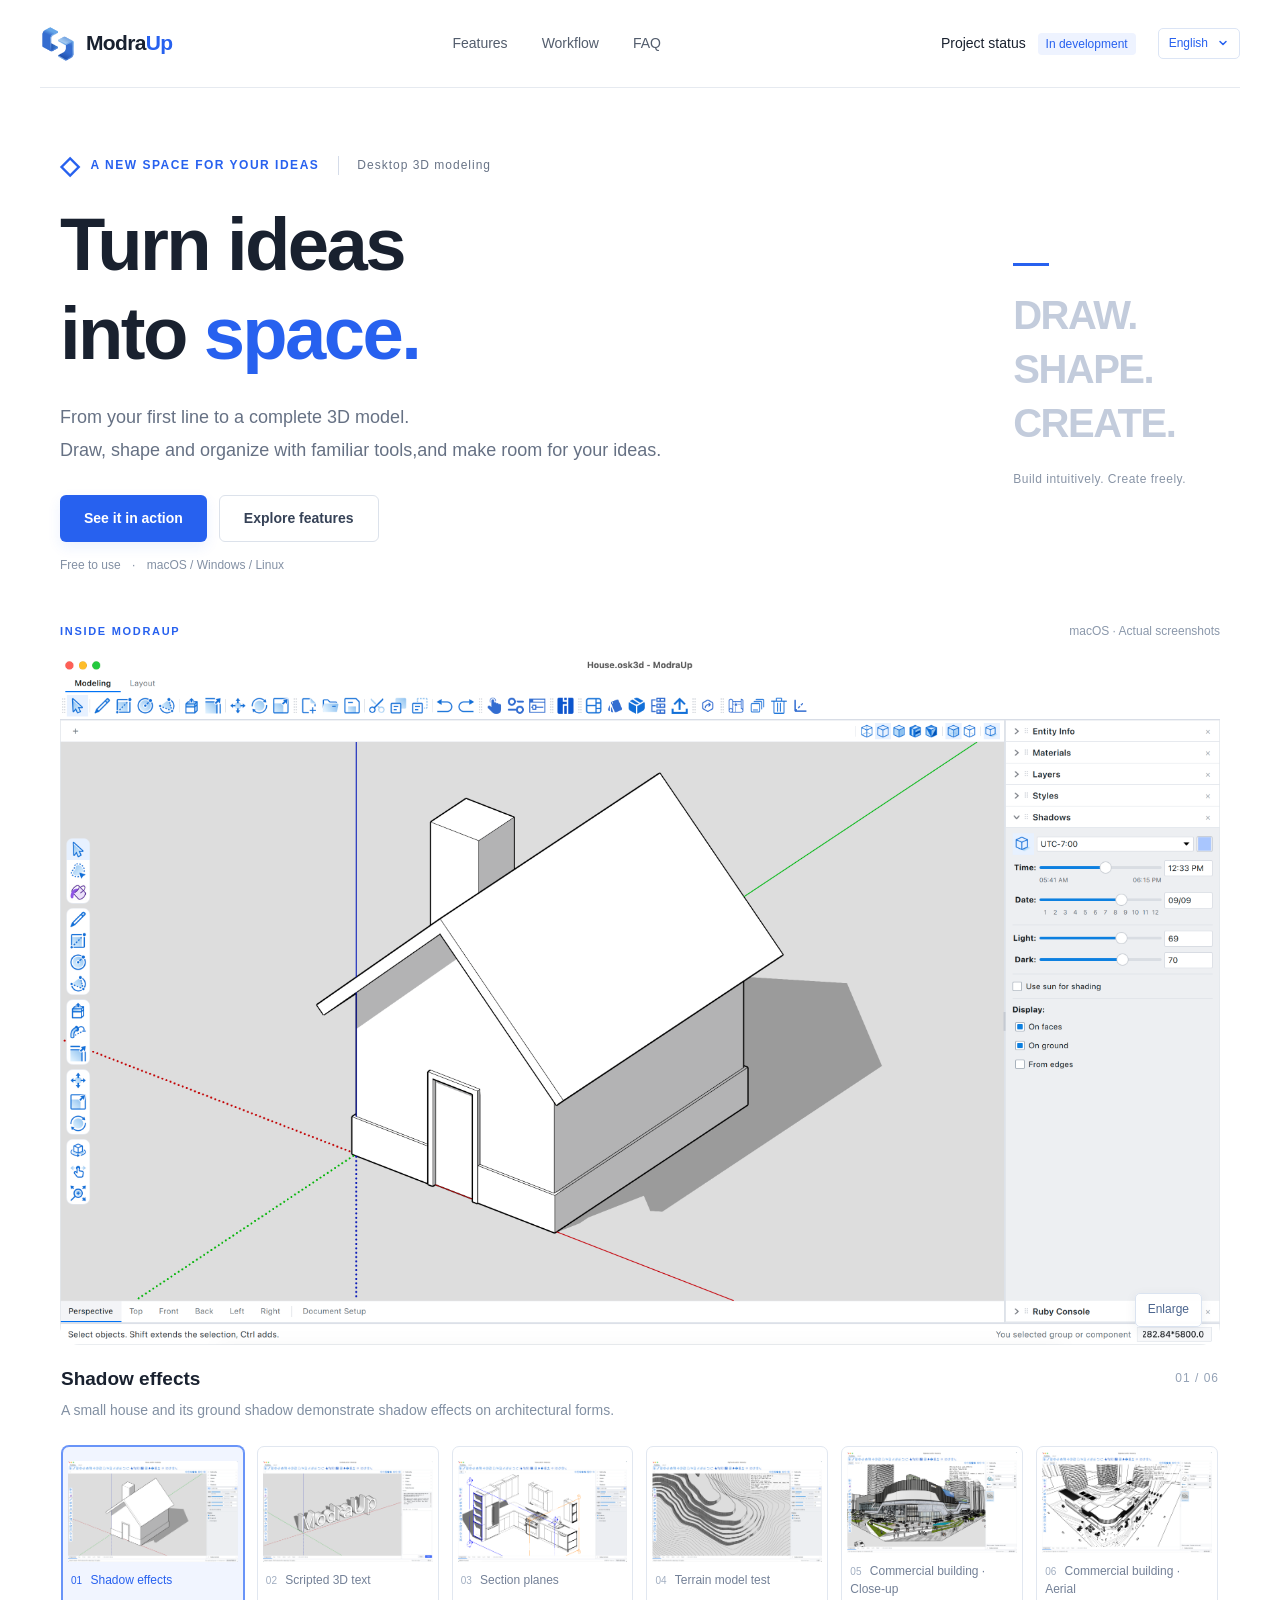
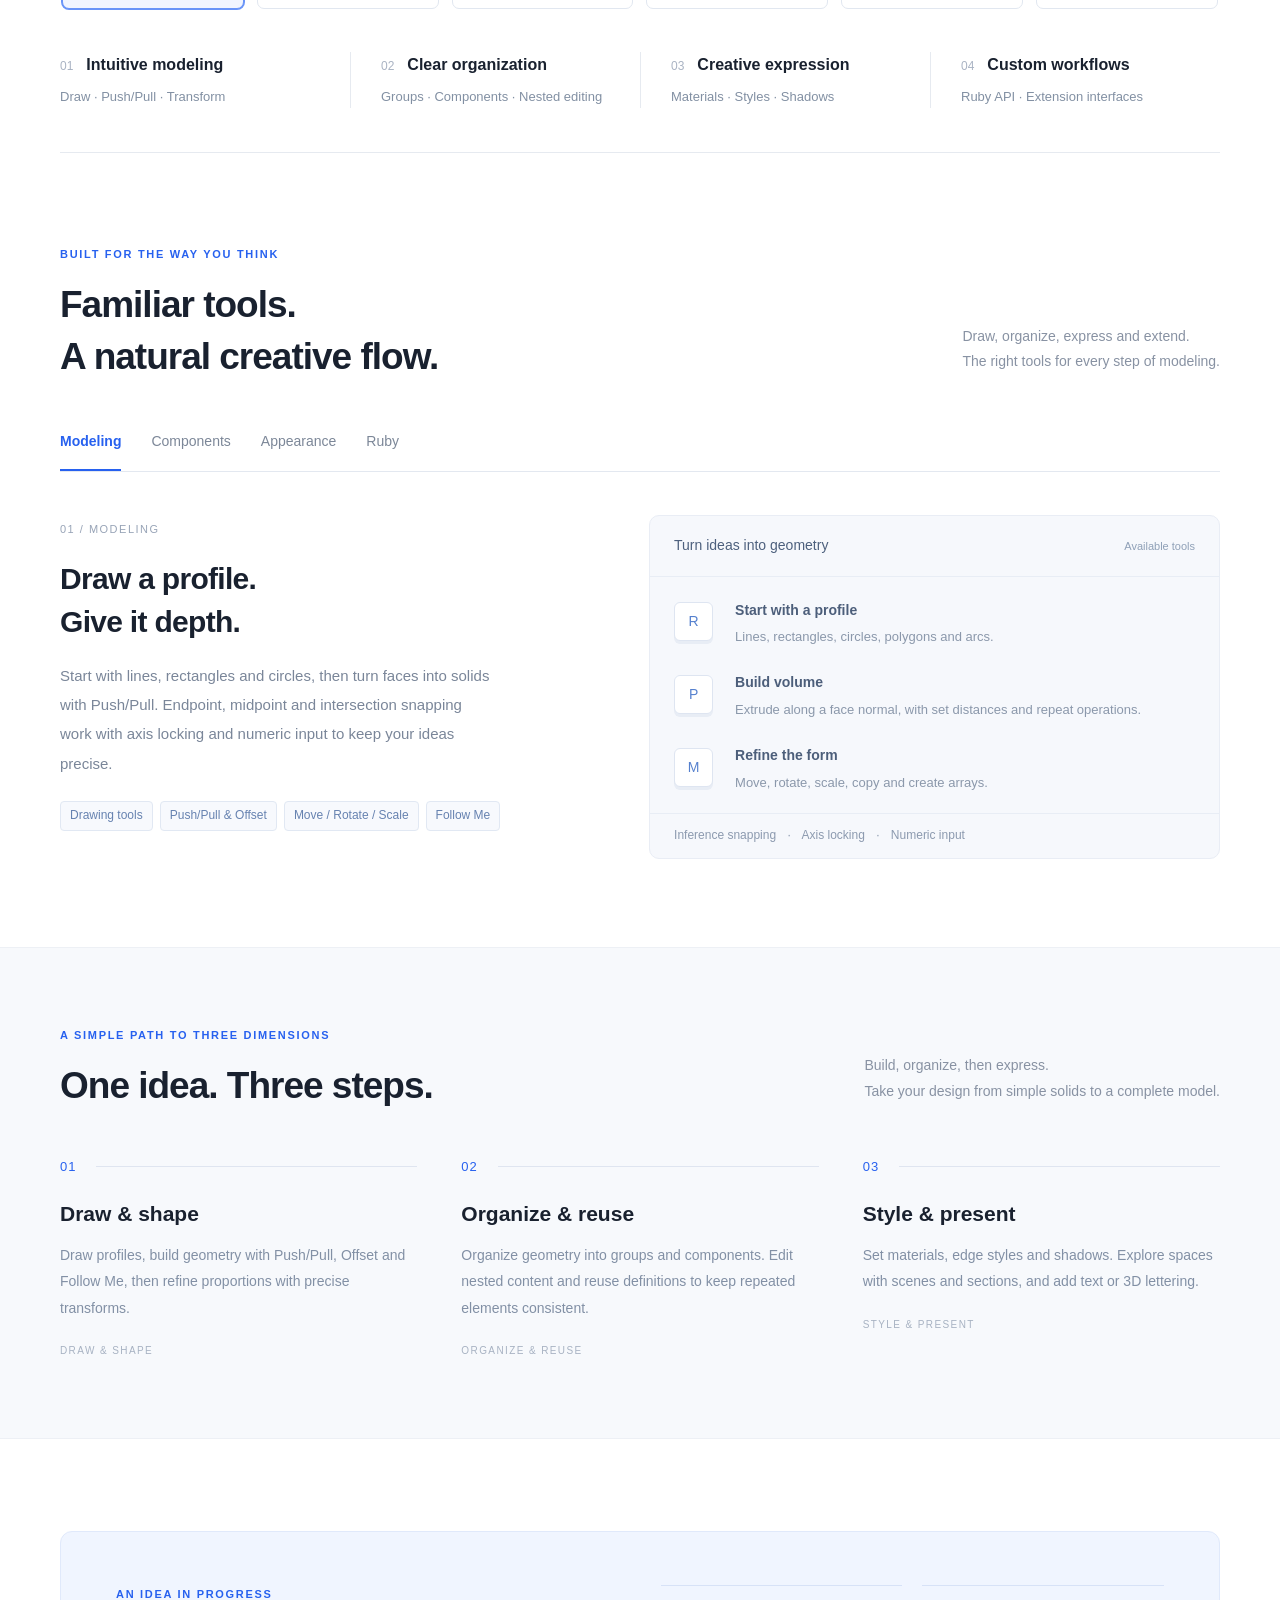
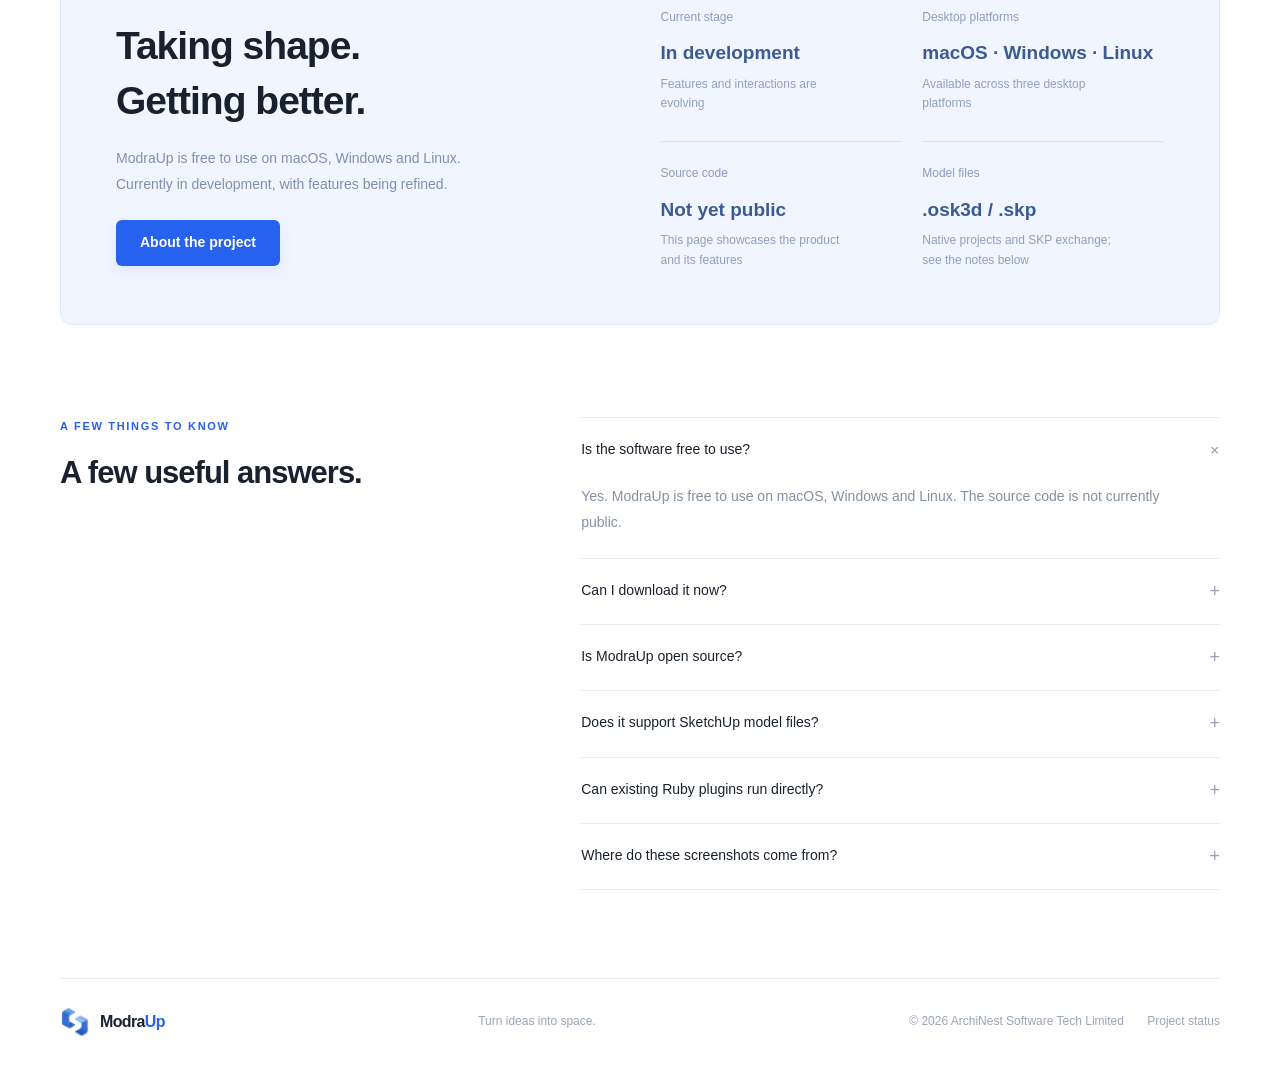
==== commit a8cb8c81: "Add more languages" ====
--- a/en.html
+++ b/en.html
@@ -7,6 +7,13 @@
   <meta name="theme-color" content="#2761ef">
   <title>ModraUp — Turn ideas into space.</title>
   <link rel="alternate" hreflang="zh-CN" href="index.html">
+  <link rel="alternate" hreflang="zh-Hant" href="zh-hant.html">
+  <link rel="alternate" hreflang="en" href="en.html">
+  <link rel="alternate" hreflang="es" href="es.html">
+  <link rel="alternate" hreflang="fr" href="fr.html">
+  <link rel="alternate" hreflang="ja" href="ja.html">
+  <link rel="alternate" hreflang="ko" href="ko.html">
+  <link rel="alternate" hreflang="x-default" href="index.html">
   <link rel="icon" href="assets/logo.png">
   <link rel="stylesheet" href="styles.css">
   <script src="locale-en.js" defer></script>
@@ -16,7 +23,7 @@
   <header class="header">
     <a href="#" class="brand" aria-label="ModraUp home"><img src="assets/logo.png" alt="" width="36" height="36"><span>Modra<span class="brand-3d">Up</span></span></a>
     <nav aria-label="Main navigation"><a href="#features">Features</a><a href="#workflow">Workflow</a><a href="#questions">FAQ</a></nav>
-    <div class="header-actions"><a class="header-link" href="#project">Project status <span class="version">In development</span></a><a class="language-switch" href="index.html" lang="zh-CN" hreflang="zh-CN" aria-label="切换为中文">中文</a></div>
+    <div class="header-actions"><a class="header-link" href="#project">Project status <span class="version">In development</span></a><details class="language-picker"><summary aria-label="Choose language">English<span aria-hidden="true">⌄</span></summary><nav class="language-menu" aria-label="Choose language"><a href="index.html" lang="zh-CN" hreflang="zh-CN">简体中文</a><a href="zh-hant.html" lang="zh-Hant" hreflang="zh-Hant">繁體中文</a><a href="en.html" lang="en" hreflang="en" aria-current="page">English</a><a href="es.html" lang="es" hreflang="es">Español</a><a href="fr.html" lang="fr" hreflang="fr">Français</a><a href="ja.html" lang="ja" hreflang="ja">日本語</a><a href="ko.html" lang="ko" hreflang="ko">한국어</a></nav></details></div>
   </header>
   <main>
     <section class="hero wrap">
--- a/styles.css
+++ b/styles.css
@@ -13,6 +13,24 @@
 .capture-frame{position:relative;display:block;width:100%;aspect-ratio:3456/2052}.paint-recolor{position:absolute;left:.78125%;top:33.04094%;width:1.50463%;height:2.43665%;overflow:hidden;background:#fff;pointer-events:none}.paint-recolor::after{content:"";position:absolute;width:150%;aspect-ratio:1268/1241;left:-24.2%;top:-22%;background:url("assets/paint-purple.png") center/100% 100% no-repeat}
 
 /* Language links stay visible on narrow screens. */
-.header-actions{display:flex;align-items:center;gap:22px;flex-shrink:0}.language-switch{font-size:12px;color:var(--blue);border:1px solid #dce5f5;padding:5px 10px;border-radius:5px;white-space:nowrap}.language-switch:hover{background:#f0f5ff}html[lang=en] .hero-row>div:first-child{max-width:720px}html[lang=en] .hero-aside{flex-shrink:0}html[lang=en] .detail-head{gap:12px}html[lang=en] .detail-badge{white-space:nowrap}
-@media(max-width:900px){html[lang=en] .header nav{gap:14px;font-size:13px}.header-actions{gap:14px}html[lang=en] .hero-aside{display:none}}
-@media(max-width:640px){.header{gap:12px}.header-actions{gap:10px}.language-switch{font-size:11px;padding:4px 7px}html[lang=en] .hero-tag{display:none}html[lang=en] h1{font-size:46px}html[lang=en] .hero-actions{flex-wrap:wrap}html[lang=en] .feature-tabs{gap:12px;overflow-x:auto}html[lang=en] .feature-tabs button{flex-shrink:0}html[lang=en] .project-facts{grid-template-columns:1fr 1fr}}
+.header-actions{display:flex;align-items:center;gap:22px;flex-shrink:0}.language-switch{font-size:12px;color:var(--blue);border:1px solid #dce5f5;padding:5px 10px;border-radius:5px;white-space:nowrap}.language-switch:hover{background:#f0f5ff}html:is([lang=en],[lang=es],[lang=fr]) .hero-row>div:first-child{max-width:720px}html:is([lang=en],[lang=es],[lang=fr]) .hero-aside{flex-shrink:0}html:is([lang=en],[lang=es],[lang=fr]) .detail-head{gap:12px}html:is([lang=en],[lang=es],[lang=fr]) .detail-badge{white-space:nowrap}
+@media(max-width:900px){html:is([lang=en],[lang=es],[lang=fr]) .header nav{gap:14px;font-size:13px}.header-actions{gap:14px}html:is([lang=en],[lang=es],[lang=fr]) .hero-aside{display:none}}
+@media(max-width:640px){.header{gap:12px}.header-actions{gap:10px}.language-switch{font-size:11px;padding:4px 7px}html:is([lang=en],[lang=es],[lang=fr]) .hero-tag{display:none}html:is([lang=en],[lang=es],[lang=fr]) h1{font-size:46px}html:is([lang=en],[lang=es],[lang=fr]) .hero-actions{flex-wrap:wrap}html:is([lang=en],[lang=es],[lang=fr]) .feature-tabs{gap:12px;overflow-x:auto}html:is([lang=en],[lang=es],[lang=fr]) .feature-tabs button{flex-shrink:0}html:is([lang=en],[lang=es],[lang=fr]) .project-facts{grid-template-columns:1fr 1fr}}
+
+/* Shared seven-language menu. Native details works without JavaScript. */
+.language-picker{position:relative;font-size:12px;z-index:20;color:var(--blue)}
+.language-picker summary{display:flex;align-items:center;gap:9px;list-style:none;cursor:pointer;border:1px solid #dce5f5;border-radius:5px;padding:5px 10px;white-space:nowrap;background:#fff}
+.language-picker summary::-webkit-details-marker{display:none}
+.language-picker summary>span{flex-shrink:0;width:12px;height:12px;font-size:0;background:center/12px 12px no-repeat url("data:image/svg+xml,%3Csvg xmlns='http://www.w3.org/2000/svg' viewBox='0 0 12 12'%3E%3Cpath d='M3 4.5 6 7.5 9 4.5' fill='none' stroke='%232761ef' stroke-width='1.5' stroke-linecap='round' stroke-linejoin='round'/%3E%3C/svg%3E")}
+.language-picker summary:hover,.language-picker[open] summary{background:#f0f5ff}
+.header .language-menu{display:flex;position:absolute;right:0;top:calc(100% + 8px);flex-direction:column;gap:3px;min-width:155px;padding:7px;border:1px solid #e1e8f3;border-radius:8px;background:#fff;box-shadow:0 8px 24px #19212f12;color:#535d6d;font-size:13px}
+.language-menu a{padding:7px 11px;border-radius:4px;white-space:nowrap}
+.language-menu a:hover,.language-menu a[aria-current=page]{background:#eef3ff;color:var(--blue)}
+html:not(:is([lang=zh-CN],[lang=zh-Hant])) .hero-aside{max-width:235px}
+html:not(:is([lang=zh-CN],[lang=zh-Hant])) .hero-aside>span:last-child{letter-spacing:0.5px}
+html:is([lang=es],[lang=fr]) .capability-strip strong{font-size:15px}
+html:is([lang=ja],[lang=ko]) h1{letter-spacing:-1px}
+@media(max-width:1100px){html:not(:is([lang=zh-CN],[lang=zh-Hant])) .header>nav{gap:15px;font-size:13px}html:not(:is([lang=zh-CN],[lang=zh-Hant])) .header .version{display:none}}
+@media(max-width:900px){html:not([lang=zh-CN]) .hero-aside{display:none}}
+@media(max-width:640px){.language-picker{font-size:11px}.language-picker summary{padding:4px 7px;gap:6px}html:not(:is([lang=zh-CN],[lang=zh-Hant])) .hero-tag{display:none}.eyebrow{flex-wrap:wrap}html:not(:is([lang=zh-CN],[lang=zh-Hant])) .feature-tabs{gap:16px;overflow-x:auto}html:not(:is([lang=zh-CN],[lang=zh-Hant])) .feature-tabs button{flex-shrink:0}html:is([lang=es],[lang=fr]) .hero-copy{font-size:14px}html:is([lang=ja],[lang=ko]) h1{font-size:44px}.detail-head{flex-wrap:wrap;gap:7px}.detail-badge{white-space:normal}.project-facts strong{overflow-wrap:anywhere}}
+@media(max-width:440px){html:not(:is([lang=zh-CN],[lang=zh-Hant])) .header-actions>.header-link{display:none}}
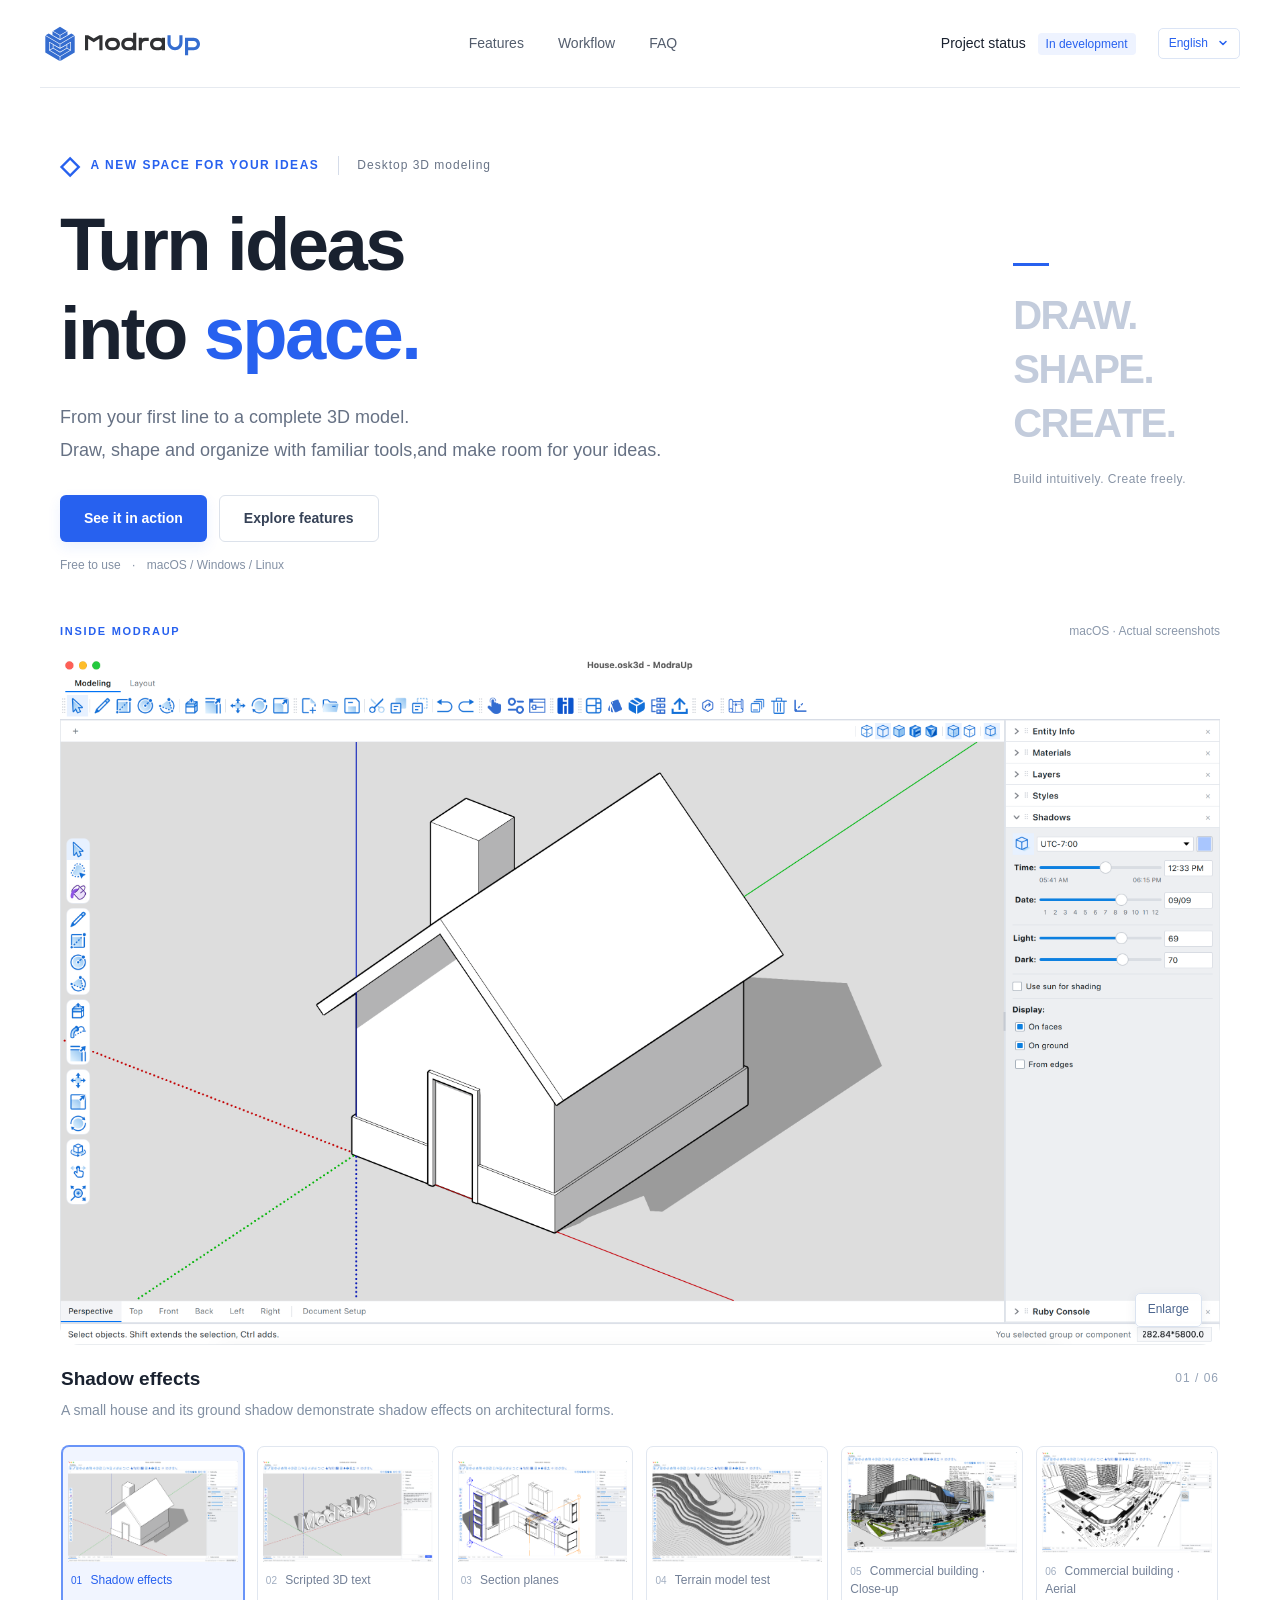
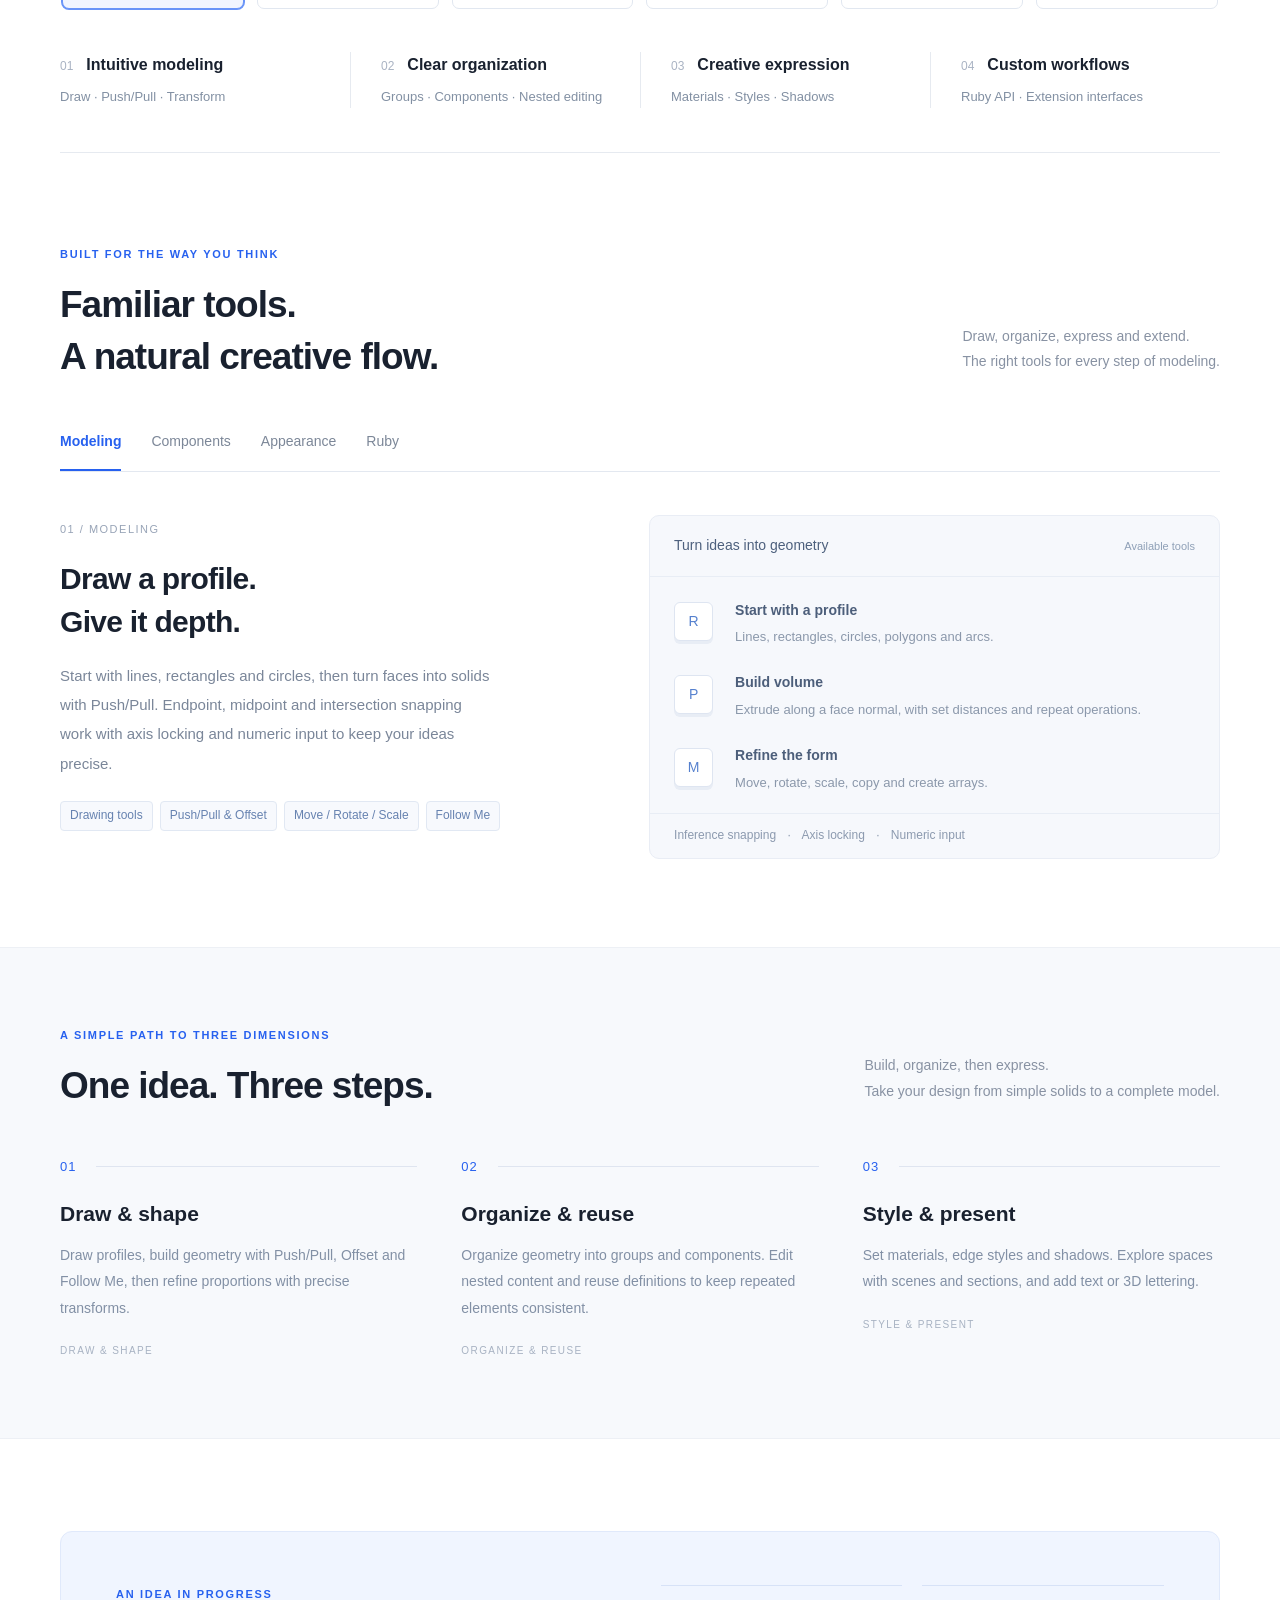
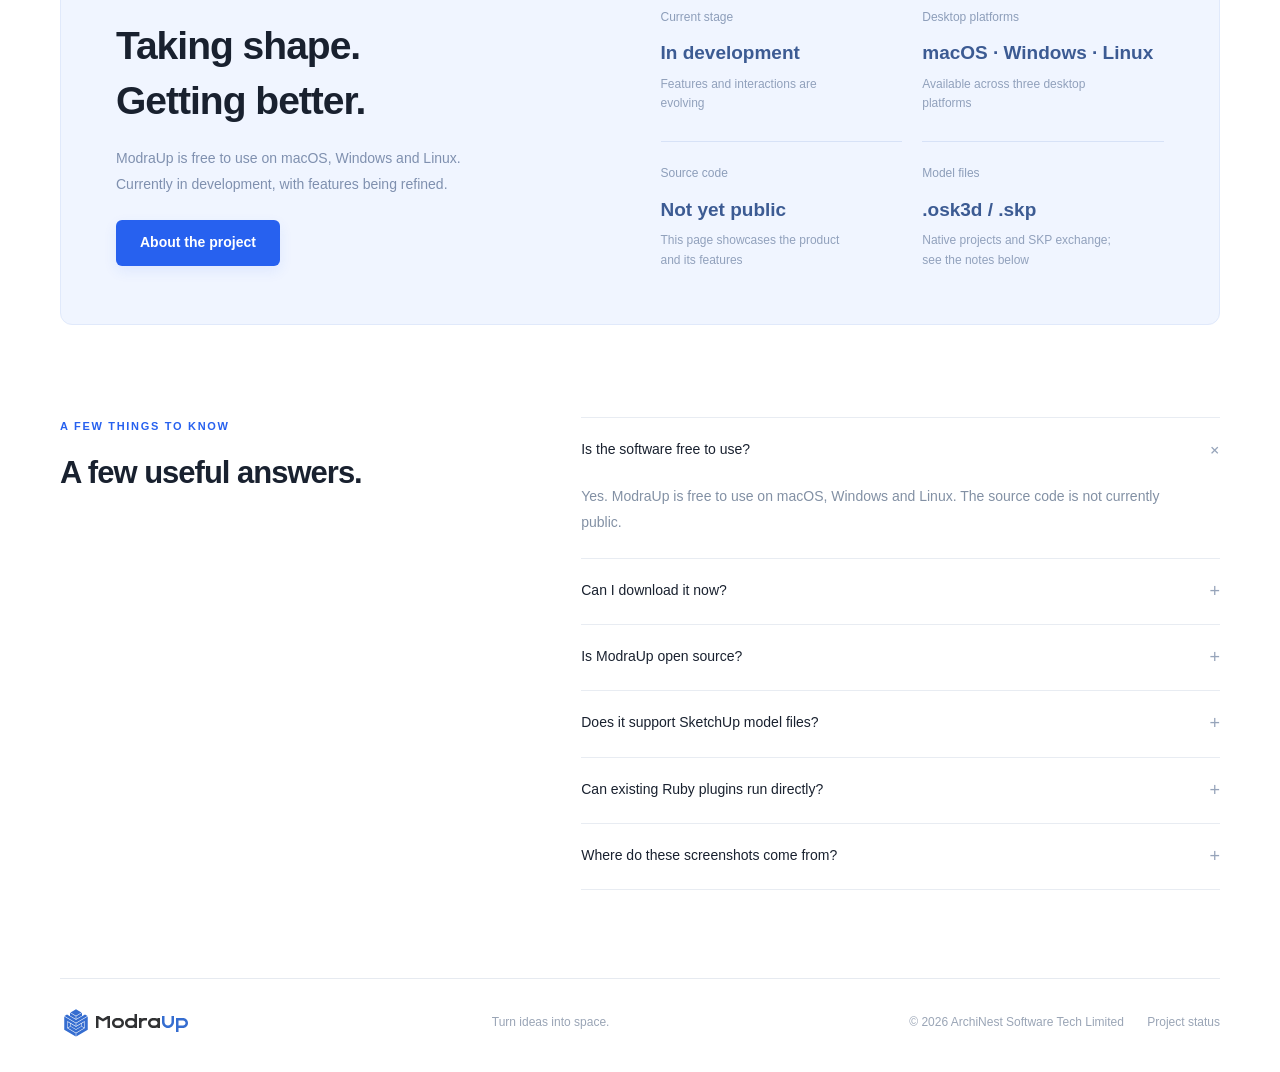
==== commit 403adb90: "Update logo" ====
--- a/en.html
+++ b/en.html
@@ -14,14 +14,14 @@
   <link rel="alternate" hreflang="ja" href="ja.html">
   <link rel="alternate" hreflang="ko" href="ko.html">
   <link rel="alternate" hreflang="x-default" href="index.html">
-  <link rel="icon" href="assets/logo.png">
+  <link rel="icon" type="image/svg+xml" href="assets/favicon.svg">
   <link rel="stylesheet" href="styles.css">
   <script src="locale-en.js" defer></script>
   <script src="demo.js" defer></script>
 </head>
 <body>
   <header class="header">
-    <a href="#" class="brand" aria-label="ModraUp home"><img src="assets/logo.png" alt="" width="36" height="36"><span>Modra<span class="brand-3d">Up</span></span></a>
+    <a href="#" class="brand" aria-label="ModraUp home"><img src="assets/logo.svg" alt="ModraUp" width="132" height="32"></a>
     <nav aria-label="Main navigation"><a href="#features">Features</a><a href="#workflow">Workflow</a><a href="#questions">FAQ</a></nav>
     <div class="header-actions"><a class="header-link" href="#project">Project status <span class="version">In development</span></a><details class="language-picker"><summary aria-label="Choose language">English<span aria-hidden="true">⌄</span></summary><nav class="language-menu" aria-label="Choose language"><a href="index.html" lang="zh-CN" hreflang="zh-CN">简体中文</a><a href="zh-hant.html" lang="zh-Hant" hreflang="zh-Hant">繁體中文</a><a href="en.html" lang="en" hreflang="en" aria-current="page">English</a><a href="es.html" lang="es" hreflang="es">Español</a><a href="fr.html" lang="fr" hreflang="fr">Français</a><a href="ja.html" lang="ja" hreflang="ja">日本語</a><a href="ko.html" lang="ko" hreflang="ko">한국어</a></nav></details></div>
   </header>
@@ -65,6 +65,6 @@
 
     <section class="faq wrap section" id="questions"><div class="faq-title"><p class="section-kicker">A FEW THINGS TO KNOW</p><h2>A few useful answers.</h2></div><div class="faq-list"><details open><summary>Is the software free to use?<span>+</span></summary><p>Yes. ModraUp is free to use on macOS, Windows and Linux. The source code is not currently public.</p></details><details><summary>Can I download it now?<span>+</span></summary><p>The project is in development. A public download channel and release date have not yet been announced. This page showcases current features and does not provide an installer.</p></details><details><summary>Is ModraUp open source?<span>+</span></summary><p>The source code is not currently public. Any plans to open the source will be announced separately.</p></details><details><summary>Does it support SketchUp model files?<span>+</span></summary><p>OpenSKP enables .skp import and export; the native project format is .osk3d. SKP exchange does not cover every feature: models containing section entities must be saved as .osk3d, and model and scene shadow settings do not fully round-trip through SKP.</p></details><details><summary>Can existing Ruby plugins run directly?<span>+</span></summary><p>The project is implementing a Ruby API with names matching SketchUp, including extension loading, a Ruby console, toolbars and HTML extension interfaces. API coverage and behavior are incomplete, so plugins need individual testing. Full compatibility is not guaranteed.</p></details><details><summary>Where do these screenshots come from?<span>+</span></summary><p>These six screenshots were captured from ModraUp on macOS. They show house shadows, scripted 3D text, section planes, a large terrain model, and two views of a large outdoor commercial building model. The model tests reflect specific scenes and do not represent performance for every model.</p></details></div></section>
   </main>
-  <footer class="footer wrap"><a href="#" class="brand"><img src="assets/logo.png" alt="" width="30" height="30"><span>Modra<span class="brand-3d">Up</span></span></a><span>Turn ideas into space.</span><span>© <span id="year">2026</span> ArchiNest Software Tech Limited <a href="#project">Project status</a></span></footer>
+  <footer class="footer wrap"><a href="#" class="brand"><img src="assets/logo.svg" alt="ModraUp" width="132" height="32"></a><span>Turn ideas into space.</span><span>© <span id="year">2026</span> ArchiNest Software Tech Limited <a href="#project">Project status</a></span></footer>
 </body>
 </html>
--- a/styles.css
+++ b/styles.css
@@ -1,7 +1,7 @@
-:root{--ink:#19212f;--muted:#687386;--blue:#2761ef;--line:#e6eaf0;--soft:#f5f7fb;--font:-apple-system,BlinkMacSystemFont,"Segoe UI","PingFang SC","Hiragino Sans GB","Microsoft YaHei",sans-serif}*{box-sizing:border-box}html{scroll-behavior:smooth;scroll-padding-top:90px}body{margin:0;background:#fff;color:var(--ink);font-family:var(--font);font-size:16px;line-height:1.65}button,input{font:inherit}button,a,input{touch-action:manipulation}a{text-decoration:none;color:inherit}button{cursor:pointer}button:focus-visible,a:focus-visible,input:focus-visible,summary:focus-visible{outline:3px solid #6391ff;outline-offset:5px}button{color:inherit}img{display:block}svg{width:24px;height:24px;fill:none;stroke:currentColor;stroke-width:1.5;stroke-linecap:round;stroke-linejoin:round}.wrap{width:min(1160px,calc(100% - 96px));margin-inline:auto}.header{height:88px;display:flex;align-items:center;justify-content:space-between;width:min(1320px,calc(100% - 80px));margin:auto;border-bottom:1px solid var(--line);gap:24px}.brand{display:flex;align-items:center;gap:10px;font-size:21px;font-weight:700;letter-spacing:-.65px;white-space:nowrap}.brand-3d{color:var(--blue)}nav{display:flex;gap:34px;font-size:14px;color:#535d6d}nav a:hover,.header-link:hover{color:var(--blue)}.header-link{font-size:14px}.version{font-size:12px;padding:4px 8px;border-radius:4px;margin-left:8px;color:var(--blue);background:#eef3ff}.hero{padding-top:65px;padding-bottom:46px}.eyebrow{display:flex;align-items:center;gap:10px;color:var(--blue);font-size:12px;letter-spacing:1.5px;font-weight:600}.small-cube{font-size:25px;line-height:1}.hero-tag{margin-left:9px;padding-left:18px;border-left:1px solid #d5dce9;color:var(--muted);font-weight:400;letter-spacing:1px}.hero-row{display:flex;justify-content:space-between;align-items:center;gap:30px}h1{font-size:clamp(48px,5.8vw,78px);line-height:1.2;letter-spacing:-2.6px;font-weight:650;margin:22px 0 23px}.blue{color:var(--blue)}.hero-copy{color:#667184;font-size:18px;line-height:1.85;margin:0}.mobile-break{display:none}.hero-actions{display:flex;gap:12px;margin:27px 0 14px}.button{display:inline-flex;align-items:center;justify-content:center;border-radius:6px;padding:11px 24px;font-size:14px;font-weight:550;min-height:46px;transition:background .2s,transform .2s}.button:hover{transform:translateY(-2px)}.primary{background:var(--blue);color:#fff;box-shadow:0 5px 14px #2761ef16}.primary:hover{background:#174acf}.secondary{border:1px solid #dce2eb;background:white;color:#354156}.secondary:hover{background:#f4f7fc}.hero-note{font-size:12px;color:#8390a4;margin:0}.hero-note span{padding:0 8px}.hero-aside{padding-right:34px}.aside-rule{display:block;width:36px;height:3px;background:var(--blue);margin-bottom:22px}.hero-aside p{font-size:40px;line-height:1.35;font-weight:650;letter-spacing:-1.5px;margin:0 0 15px;color:#c3ccdc}.hero-aside>span:last-child{font-size:12px;color:#8894a6;letter-spacing:2px}.capability-strip{display:grid;grid-template-columns:repeat(4,1fr);padding-block:40px 44px;border-bottom:1px solid var(--line)}.capability-strip>div{padding-left:30px;border-left:1px solid var(--line)}.capability-strip>div:first-child{padding-left:0;border:0}.capability-strip span{display:inline-block;color:#a9b3c3;font-size:12px;margin-right:13px;font-variant-numeric:tabular-nums}.capability-strip strong{font-size:16px;font-weight:550}.capability-strip p{margin:8px 0 0;font-size:13px;color:#8290a3}.section{padding-top:92px;padding-bottom:88px}.section-heading{display:flex;justify-content:space-between;align-items:flex-end;gap:35px;margin-bottom:32px}.section-kicker{font-size:11px;letter-spacing:1.7px;color:var(--blue);font-weight:600;margin:0 0 16px}h2{font-size:37px;line-height:1.4;letter-spacing:-1px;font-weight:600;margin:0}.section-heading>p{color:#8892a3;font-size:14px;line-height:1.85;margin:0 0 7px}.feature-tabs{display:flex;gap:30px;border-bottom:1px solid #e3e8f0}.feature-tabs button{border:0;border-bottom:2px solid transparent;background:none;padding:16px 0;color:#7c8798;font-size:14px;white-space:nowrap}.feature-tabs button[aria-selected=true]{color:var(--blue);border-bottom-color:var(--blue);font-weight:550}.feature-panel{display:grid;grid-template-columns:1fr 1.1fr;gap:70px;padding-top:43px}.feature-number{color:#98a4b7;font-size:11px;letter-spacing:1.5px}h3{font-size:30px;font-weight:550;line-height:1.45;letter-spacing:-.7px;margin:15px 0 17px}.feature-copy>p{color:#7a8699;font-size:15px;line-height:1.95;margin:0;max-width:430px}.feature-tags{display:flex;flex-wrap:wrap;gap:7px;margin-top:23px}.feature-tags span{color:#6682b0;border:1px solid #e1e8f3;background:#f7f9fd;border-radius:4px;padding:4px 9px;font-size:12px}.feature-detail{background:#f6f8fc;border:1px solid #e9edf5;border-radius:10px;overflow:hidden}.detail-head{display:flex;justify-content:space-between;align-items:center;padding:18px 24px;border-bottom:1px solid #e8edf5;font-size:14px;color:#4d607d}.detail-badge{font-size:11px;color:#8fa0b7}.detail-row{display:flex;align-items:center;gap:22px;padding:20px 24px}.detail-row+.detail-row{padding-top:2px}.detail-row>b{font-size:14px;font-weight:500;width:39px;height:39px;flex-shrink:0;background:#fff;border:1px solid #dee5f1;border-radius:6px;box-shadow:0 3px 0 #e8edf5;display:grid;place-items:center;color:#5580ce}.detail-row strong{font-size:14px;font-weight:550;color:#4c5e7a}.detail-row p{font-size:13px;color:#8b98ab;margin:3px 0 0}.detail-footer{border-top:1px solid #e8edf5;padding:12px 24px;color:#8c9aaf;font-size:12px}.detail-footer span{margin:0 8px}.workflow-section{background:#f7f9fc;border-block:1px solid #edf0f5}.workflow-section .section{padding-block:78px}.steps{display:grid;grid-template-columns:repeat(3,1fr);gap:44px;margin-top:44px}.step-no{font-size:13px;color:var(--blue);display:flex;align-items:center;gap:20px;letter-spacing:1px}.step-no i{height:1px;flex:1;background:#dfe5f0}.steps h3{font-size:21px;letter-spacing:0;margin:22px 0 12px}.steps p{color:#8290a5;font-size:14px;line-height:1.9;margin:0}.step-foot{display:block;margin-top:22px;color:#a7b2c2;font-size:10px;letter-spacing:1.4px}.project-section{padding-bottom:0}.project-card{background:#f0f5ff;border:1px solid #e0e9fb;border-radius:12px;padding:53px 55px;display:grid;grid-template-columns:1fr 1.05fr;gap:65px}.project-card h2{font-size:39px}.project-card>div>p:not(.section-kicker){font-size:14px;color:#7f90af;line-height:1.85;margin:18px 0 22px}.project-facts{display:grid;grid-template-columns:1fr 1fr;gap:27px 20px;align-content:center}.project-facts>div{border-top:1px solid #d7e2f7;padding-top:17px}.project-facts span{font-size:12px;color:#8d9eba}.project-facts strong{display:block;font-size:19px;font-weight:550;color:#3c5b93;margin-top:8px}.project-facts p{font-size:12px;color:#91a1bc;margin:6px 0 0;max-width:190px}.faq{display:grid;grid-template-columns:1fr 1.4fr;gap:65px}.faq-title h2{font-size:31px}.faq-list details{border-bottom:1px solid #e8ecf2}.faq-list details:first-child{border-top:1px solid #e8ecf2}.faq-list summary{list-style:none;padding:20px 0;display:flex;justify-content:space-between;gap:20px;font-size:14px;font-weight:500;cursor:pointer}.faq-list summary::-webkit-details-marker{display:none}.faq-list summary span{font-size:18px;font-weight:300;color:#96a4ba;line-height:1.4;transition:transform .2s}.faq-list details[open] summary span{transform:rotate(45deg)}.faq-list details p{font-size:14px;color:#8290a4;line-height:1.9;margin:0 30px 22px 0}.footer{border-top:1px solid var(--line);padding-block:28px 33px;display:flex;align-items:center;justify-content:space-between;gap:25px;color:#9aa5b6;font-size:12px}.footer .brand{font-size:16px;color:var(--ink)}.footer>span:last-child a{margin-left:20px}.footer>span:last-child a:hover{color:var(--blue)}
+:root{--ink:#19212f;--muted:#687386;--blue:#2761ef;--line:#e6eaf0;--soft:#f5f7fb;--font:-apple-system,BlinkMacSystemFont,"Segoe UI","PingFang SC","Hiragino Sans GB","Microsoft YaHei",sans-serif}*{box-sizing:border-box}html{scroll-behavior:smooth;scroll-padding-top:90px}body{margin:0;background:#fff;color:var(--ink);font-family:var(--font);font-size:16px;line-height:1.65}button,input{font:inherit}button,a,input{touch-action:manipulation}a{text-decoration:none;color:inherit}button{cursor:pointer}button:focus-visible,a:focus-visible,input:focus-visible,summary:focus-visible{outline:3px solid #6391ff;outline-offset:5px}button{color:inherit}img{display:block}svg{width:24px;height:24px;fill:none;stroke:currentColor;stroke-width:1.5;stroke-linecap:round;stroke-linejoin:round}.wrap{width:min(1160px,calc(100% - 96px));margin-inline:auto}.header{height:88px;display:flex;align-items:center;justify-content:space-between;width:min(1320px,calc(100% - 80px));margin:auto;border-bottom:1px solid var(--line);gap:24px}.brand{display:inline-flex;align-items:center;flex-shrink:0}.brand img{width:165px;height:40px;object-fit:contain}nav{display:flex;gap:34px;font-size:14px;color:#535d6d}nav a:hover,.header-link:hover{color:var(--blue)}.header-link{font-size:14px}.version{font-size:12px;padding:4px 8px;border-radius:4px;margin-left:8px;color:var(--blue);background:#eef3ff}.hero{padding-top:65px;padding-bottom:46px}.eyebrow{display:flex;align-items:center;gap:10px;color:var(--blue);font-size:12px;letter-spacing:1.5px;font-weight:600}.small-cube{font-size:25px;line-height:1}.hero-tag{margin-left:9px;padding-left:18px;border-left:1px solid #d5dce9;color:var(--muted);font-weight:400;letter-spacing:1px}.hero-row{display:flex;justify-content:space-between;align-items:center;gap:30px}h1{font-size:clamp(48px,5.8vw,78px);line-height:1.2;letter-spacing:-2.6px;font-weight:650;margin:22px 0 23px}.blue{color:var(--blue)}.hero-copy{color:#667184;font-size:18px;line-height:1.85;margin:0}.mobile-break{display:none}.hero-actions{display:flex;gap:12px;margin:27px 0 14px}.button{display:inline-flex;align-items:center;justify-content:center;border-radius:6px;padding:11px 24px;font-size:14px;font-weight:550;min-height:46px;transition:background .2s,transform .2s}.button:hover{transform:translateY(-2px)}.primary{background:var(--blue);color:#fff;box-shadow:0 5px 14px #2761ef16}.primary:hover{background:#174acf}.secondary{border:1px solid #dce2eb;background:white;color:#354156}.secondary:hover{background:#f4f7fc}.hero-note{font-size:12px;color:#8390a4;margin:0}.hero-note span{padding:0 8px}.hero-aside{padding-right:34px}.aside-rule{display:block;width:36px;height:3px;background:var(--blue);margin-bottom:22px}.hero-aside p{font-size:40px;line-height:1.35;font-weight:650;letter-spacing:-1.5px;margin:0 0 15px;color:#c3ccdc}.hero-aside>span:last-child{font-size:12px;color:#8894a6;letter-spacing:2px}.capability-strip{display:grid;grid-template-columns:repeat(4,1fr);padding-block:40px 44px;border-bottom:1px solid var(--line)}.capability-strip>div{padding-left:30px;border-left:1px solid var(--line)}.capability-strip>div:first-child{padding-left:0;border:0}.capability-strip span{display:inline-block;color:#a9b3c3;font-size:12px;margin-right:13px;font-variant-numeric:tabular-nums}.capability-strip strong{font-size:16px;font-weight:550}.capability-strip p{margin:8px 0 0;font-size:13px;color:#8290a3}.section{padding-top:92px;padding-bottom:88px}.section-heading{display:flex;justify-content:space-between;align-items:flex-end;gap:35px;margin-bottom:32px}.section-kicker{font-size:11px;letter-spacing:1.7px;color:var(--blue);font-weight:600;margin:0 0 16px}h2{font-size:37px;line-height:1.4;letter-spacing:-1px;font-weight:600;margin:0}.section-heading>p{color:#8892a3;font-size:14px;line-height:1.85;margin:0 0 7px}.feature-tabs{display:flex;gap:30px;border-bottom:1px solid #e3e8f0}.feature-tabs button{border:0;border-bottom:2px solid transparent;background:none;padding:16px 0;color:#7c8798;font-size:14px;white-space:nowrap}.feature-tabs button[aria-selected=true]{color:var(--blue);border-bottom-color:var(--blue);font-weight:550}.feature-panel{display:grid;grid-template-columns:1fr 1.1fr;gap:70px;padding-top:43px}.feature-number{color:#98a4b7;font-size:11px;letter-spacing:1.5px}h3{font-size:30px;font-weight:550;line-height:1.45;letter-spacing:-.7px;margin:15px 0 17px}.feature-copy>p{color:#7a8699;font-size:15px;line-height:1.95;margin:0;max-width:430px}.feature-tags{display:flex;flex-wrap:wrap;gap:7px;margin-top:23px}.feature-tags span{color:#6682b0;border:1px solid #e1e8f3;background:#f7f9fd;border-radius:4px;padding:4px 9px;font-size:12px}.feature-detail{background:#f6f8fc;border:1px solid #e9edf5;border-radius:10px;overflow:hidden}.detail-head{display:flex;justify-content:space-between;align-items:center;padding:18px 24px;border-bottom:1px solid #e8edf5;font-size:14px;color:#4d607d}.detail-badge{font-size:11px;color:#8fa0b7}.detail-row{display:flex;align-items:center;gap:22px;padding:20px 24px}.detail-row+.detail-row{padding-top:2px}.detail-row>b{font-size:14px;font-weight:500;width:39px;height:39px;flex-shrink:0;background:#fff;border:1px solid #dee5f1;border-radius:6px;box-shadow:0 3px 0 #e8edf5;display:grid;place-items:center;color:#5580ce}.detail-row strong{font-size:14px;font-weight:550;color:#4c5e7a}.detail-row p{font-size:13px;color:#8b98ab;margin:3px 0 0}.detail-footer{border-top:1px solid #e8edf5;padding:12px 24px;color:#8c9aaf;font-size:12px}.detail-footer span{margin:0 8px}.workflow-section{background:#f7f9fc;border-block:1px solid #edf0f5}.workflow-section .section{padding-block:78px}.steps{display:grid;grid-template-columns:repeat(3,1fr);gap:44px;margin-top:44px}.step-no{font-size:13px;color:var(--blue);display:flex;align-items:center;gap:20px;letter-spacing:1px}.step-no i{height:1px;flex:1;background:#dfe5f0}.steps h3{font-size:21px;letter-spacing:0;margin:22px 0 12px}.steps p{color:#8290a5;font-size:14px;line-height:1.9;margin:0}.step-foot{display:block;margin-top:22px;color:#a7b2c2;font-size:10px;letter-spacing:1.4px}.project-section{padding-bottom:0}.project-card{background:#f0f5ff;border:1px solid #e0e9fb;border-radius:12px;padding:53px 55px;display:grid;grid-template-columns:1fr 1.05fr;gap:65px}.project-card h2{font-size:39px}.project-card>div>p:not(.section-kicker){font-size:14px;color:#7f90af;line-height:1.85;margin:18px 0 22px}.project-facts{display:grid;grid-template-columns:1fr 1fr;gap:27px 20px;align-content:center}.project-facts>div{border-top:1px solid #d7e2f7;padding-top:17px}.project-facts span{font-size:12px;color:#8d9eba}.project-facts strong{display:block;font-size:19px;font-weight:550;color:#3c5b93;margin-top:8px}.project-facts p{font-size:12px;color:#91a1bc;margin:6px 0 0;max-width:190px}.faq{display:grid;grid-template-columns:1fr 1.4fr;gap:65px}.faq-title h2{font-size:31px}.faq-list details{border-bottom:1px solid #e8ecf2}.faq-list details:first-child{border-top:1px solid #e8ecf2}.faq-list summary{list-style:none;padding:20px 0;display:flex;justify-content:space-between;gap:20px;font-size:14px;font-weight:500;cursor:pointer}.faq-list summary::-webkit-details-marker{display:none}.faq-list summary span{font-size:18px;font-weight:300;color:#96a4ba;line-height:1.4;transition:transform .2s}.faq-list details[open] summary span{transform:rotate(45deg)}.faq-list details p{font-size:14px;color:#8290a4;line-height:1.9;margin:0 30px 22px 0}.footer{border-top:1px solid var(--line);padding-block:28px 33px;display:flex;align-items:center;justify-content:space-between;gap:25px;color:#9aa5b6;font-size:12px}.footer .brand img{width:132px;height:32px}.footer>span:last-child a{margin-left:20px}.footer>span:last-child a:hover{color:var(--blue)}
 @media(min-width:1500px){.hero{padding-top:80px}.hero-row{padding-bottom:15px}}
 @media(max-width:900px){.wrap{width:calc(100% - 56px)}.header{width:calc(100% - 48px);height:76px}.header nav{gap:20px}.header-link .version{display:none}.hero{padding-top:45px}.hero-aside{padding-right:0}.hero-aside p{font-size:30px}.capability-strip>div{padding-left:15px}.capability-strip p{font-size:12px}.capability-strip span{margin-right:7px}.section{padding-block:64px}.section-heading h2{font-size:30px}.feature-panel{gap:32px}.feature-copy>p{font-size:14px}.detail-row{padding-inline:17px;gap:14px}.detail-head,.detail-footer{padding-inline:17px}.steps{gap:25px}.project-card{padding:35px;gap:35px}.faq{gap:35px}.footer>span:nth-child(2){display:none}}
-@media(max-width:640px){html{scroll-padding-top:20px}.wrap{width:calc(100% - 36px)}.header{width:calc(100% - 32px);height:67px}.brand{font-size:18px}.brand img{width:30px;height:30px}.header nav{display:none}.header-link{font-size:12px}.version{display:none}.hero{padding-top:36px;padding-bottom:32px}.eyebrow{font-size:9px;letter-spacing:1px;gap:6px}.small-cube{font-size:21px}.hero-tag{font-size:10px;padding-left:10px;margin-left:4px}.hero-row{display:block}.hero-aside{display:none}h1{font-size:48px;line-height:1.25;letter-spacing:-1px;margin:19px 0 19px}.hero-copy{font-size:15px}.mobile-break{display:block}.hero-actions{margin-top:23px;gap:9px}.button{font-size:13px;padding:10px 17px}.hero-note{font-size:11px}.capability-strip{grid-template-columns:1fr 1fr;gap:23px 15px;padding-block:29px}.capability-strip>div{padding:0;border:0}.capability-strip strong{font-size:14px}.capability-strip p{font-size:11px;margin-top:4px}.capability-strip span{font-size:10px;margin-right:8px}.section{padding-block:50px}.section-heading{display:block;margin-bottom:19px}.section-kicker{font-size:9px;margin-bottom:12px}.section-heading h2{font-size:29px;line-height:1.4}.section-heading>p{font-size:13px;margin-top:16px}.feature-tabs{gap:0;justify-content:space-between}.feature-tabs button{font-size:12px;padding:13px 0}.feature-panel{grid-template-columns:1fr;gap:24px;padding-top:27px}h3{font-size:27px;margin:12px 0}.feature-copy>p{font-size:14px}.feature-tags{margin-top:16px}.feature-tags span{font-size:11px}.detail-head{padding-block:14px}.detail-row{padding:16px 17px}.detail-row p{font-size:12px}.detail-footer{font-size:11px}.workflow-section .section{padding-block:45px}.steps{grid-template-columns:1fr;gap:26px;margin-top:27px}.steps h3{font-size:20px;margin:12px 0 8px}.steps p{font-size:14px}.step-foot{margin-top:12px}.project-section{padding-bottom:0}.project-card{padding:28px 24px;grid-template-columns:1fr;gap:32px;border-radius:9px}.project-card h2{font-size:31px}.project-card>div>p:not(.section-kicker){font-size:13px}.project-facts{gap:20px}.project-facts strong{font-size:17px}.project-facts p{font-size:11px}.faq{grid-template-columns:1fr;gap:24px}.faq-title h2{font-size:28px}.faq-list summary{font-size:13px;padding-block:18px}.faq-list details p{font-size:13px;margin-right:0}.footer{flex-wrap:wrap;padding-block:24px;gap:15px}.footer .brand{font-size:16px}.footer>span:last-child{font-size:10px}.footer>span:last-child a{margin-left:12px}}
+@media(max-width:640px){html{scroll-padding-top:20px}.wrap{width:calc(100% - 36px)}.header{width:calc(100% - 32px);height:67px}.brand img{width:132px;height:32px}.header nav{display:none}.header-link{font-size:12px}.version{display:none}.hero{padding-top:36px;padding-bottom:32px}.eyebrow{font-size:9px;letter-spacing:1px;gap:6px}.small-cube{font-size:21px}.hero-tag{font-size:10px;padding-left:10px;margin-left:4px}.hero-row{display:block}.hero-aside{display:none}h1{font-size:48px;line-height:1.25;letter-spacing:-1px;margin:19px 0 19px}.hero-copy{font-size:15px}.mobile-break{display:block}.hero-actions{margin-top:23px;gap:9px}.button{font-size:13px;padding:10px 17px}.hero-note{font-size:11px}.capability-strip{grid-template-columns:1fr 1fr;gap:23px 15px;padding-block:29px}.capability-strip>div{padding:0;border:0}.capability-strip strong{font-size:14px}.capability-strip p{font-size:11px;margin-top:4px}.capability-strip span{font-size:10px;margin-right:8px}.section{padding-block:50px}.section-heading{display:block;margin-bottom:19px}.section-kicker{font-size:9px;margin-bottom:12px}.section-heading h2{font-size:29px;line-height:1.4}.section-heading>p{font-size:13px;margin-top:16px}.feature-tabs{gap:0;justify-content:space-between}.feature-tabs button{font-size:12px;padding:13px 0}.feature-panel{grid-template-columns:1fr;gap:24px;padding-top:27px}h3{font-size:27px;margin:12px 0}.feature-copy>p{font-size:14px}.feature-tags{margin-top:16px}.feature-tags span{font-size:11px}.detail-head{padding-block:14px}.detail-row{padding:16px 17px}.detail-row p{font-size:12px}.detail-footer{font-size:11px}.workflow-section .section{padding-block:45px}.steps{grid-template-columns:1fr;gap:26px;margin-top:27px}.steps h3{font-size:20px;margin:12px 0 8px}.steps p{font-size:14px}.step-foot{margin-top:12px}.project-section{padding-bottom:0}.project-card{padding:28px 24px;grid-template-columns:1fr;gap:32px;border-radius:9px}.project-card h2{font-size:31px}.project-card>div>p:not(.section-kicker){font-size:13px}.project-facts{gap:20px}.project-facts strong{font-size:17px}.project-facts p{font-size:11px}.faq{grid-template-columns:1fr;gap:24px}.faq-title h2{font-size:28px}.faq-list summary{font-size:13px;padding-block:18px}.faq-list details p{font-size:13px;margin-right:0}.footer{flex-wrap:wrap;padding-block:24px;gap:15px}.footer .brand img{width:123.75px;height:30px}.footer>span:last-child{font-size:10px}.footer>span:last-child a{margin-left:12px}}
 @media(prefers-reduced-motion:reduce){html{scroll-behavior:auto}*,*:before,*:after{transition:none!important}}
 
 /* Actual application captures: preserve each complete screenshot. */
@@ -34,3 +34,4 @@
 @media(max-width:900px){html:not([lang=zh-CN]) .hero-aside{display:none}}
 @media(max-width:640px){.language-picker{font-size:11px}.language-picker summary{padding:4px 7px;gap:6px}html:not(:is([lang=zh-CN],[lang=zh-Hant])) .hero-tag{display:none}.eyebrow{flex-wrap:wrap}html:not(:is([lang=zh-CN],[lang=zh-Hant])) .feature-tabs{gap:16px;overflow-x:auto}html:not(:is([lang=zh-CN],[lang=zh-Hant])) .feature-tabs button{flex-shrink:0}html:is([lang=es],[lang=fr]) .hero-copy{font-size:14px}html:is([lang=ja],[lang=ko]) h1{font-size:44px}.detail-head{flex-wrap:wrap;gap:7px}.detail-badge{white-space:normal}.project-facts strong{overflow-wrap:anywhere}}
 @media(max-width:440px){html:not(:is([lang=zh-CN],[lang=zh-Hant])) .header-actions>.header-link{display:none}}
+@media(max-width:360px){.header .brand img{width:123.75px;height:30px}}
